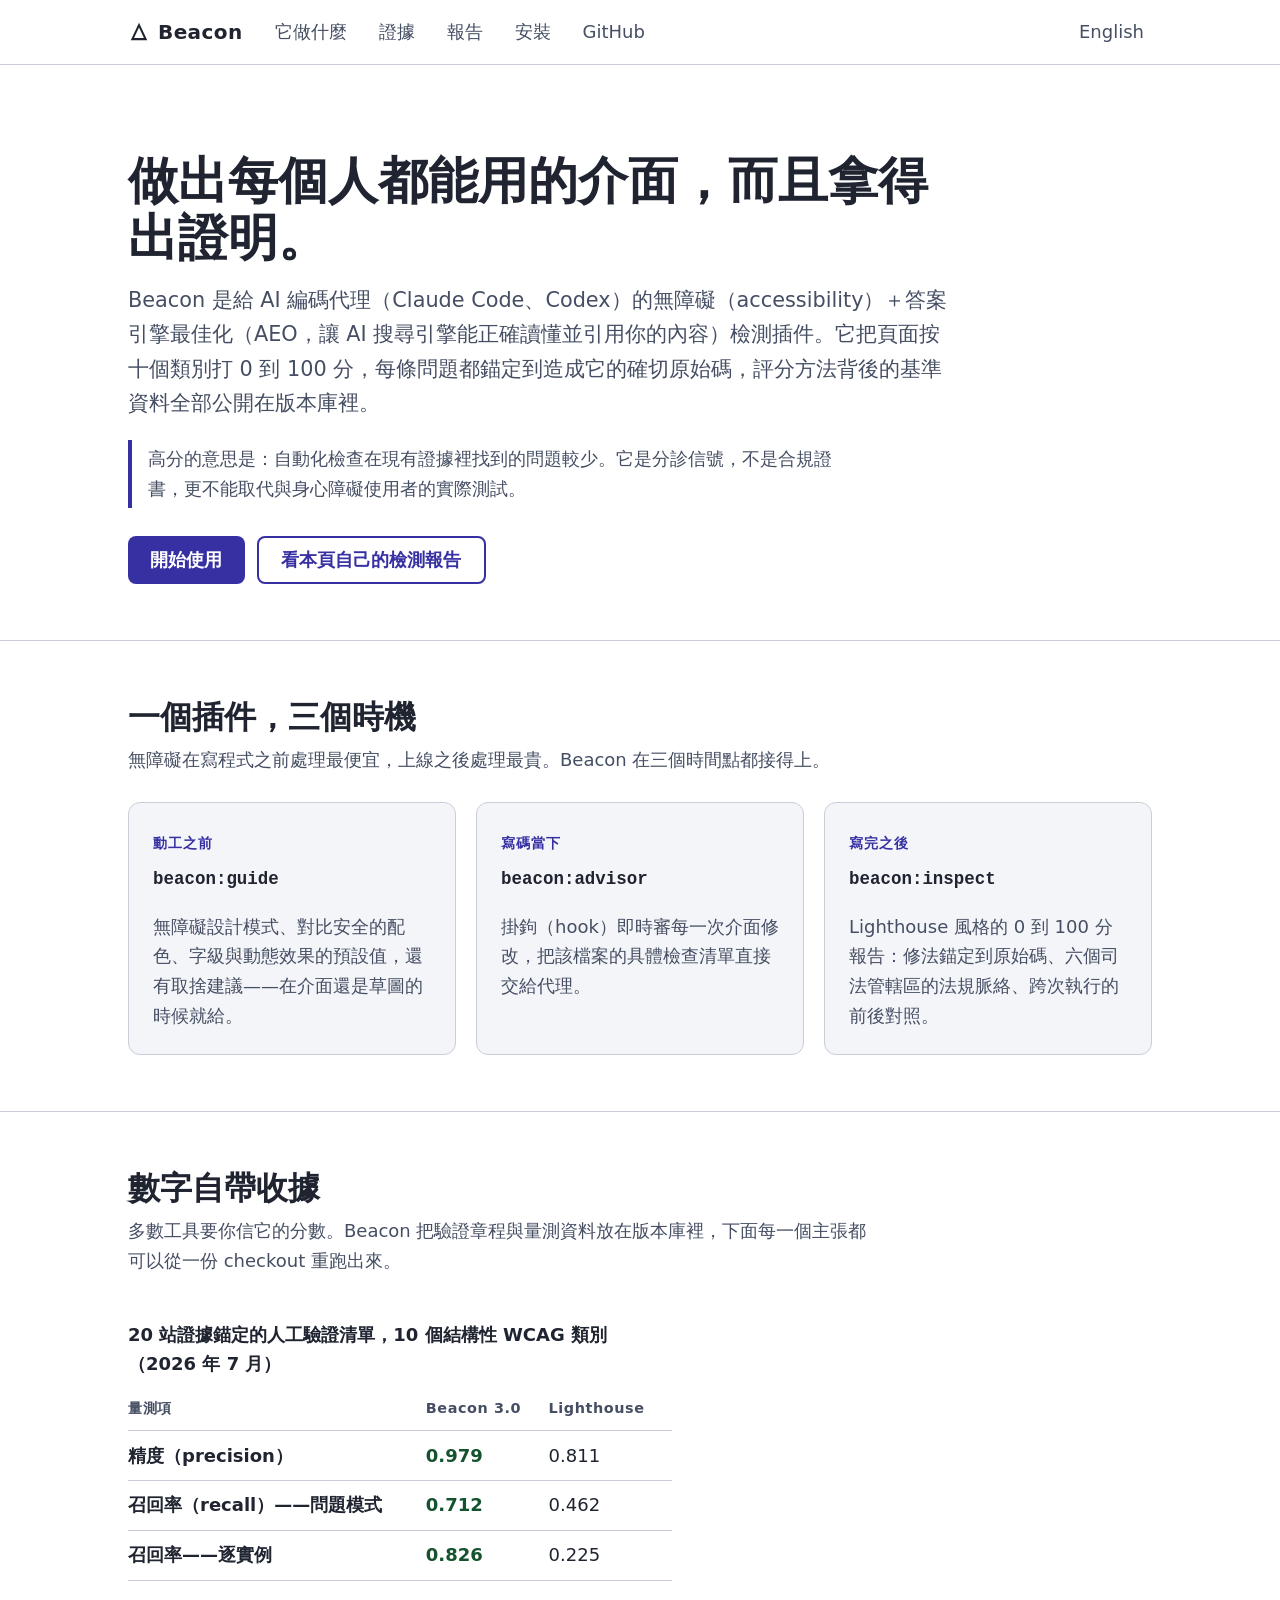
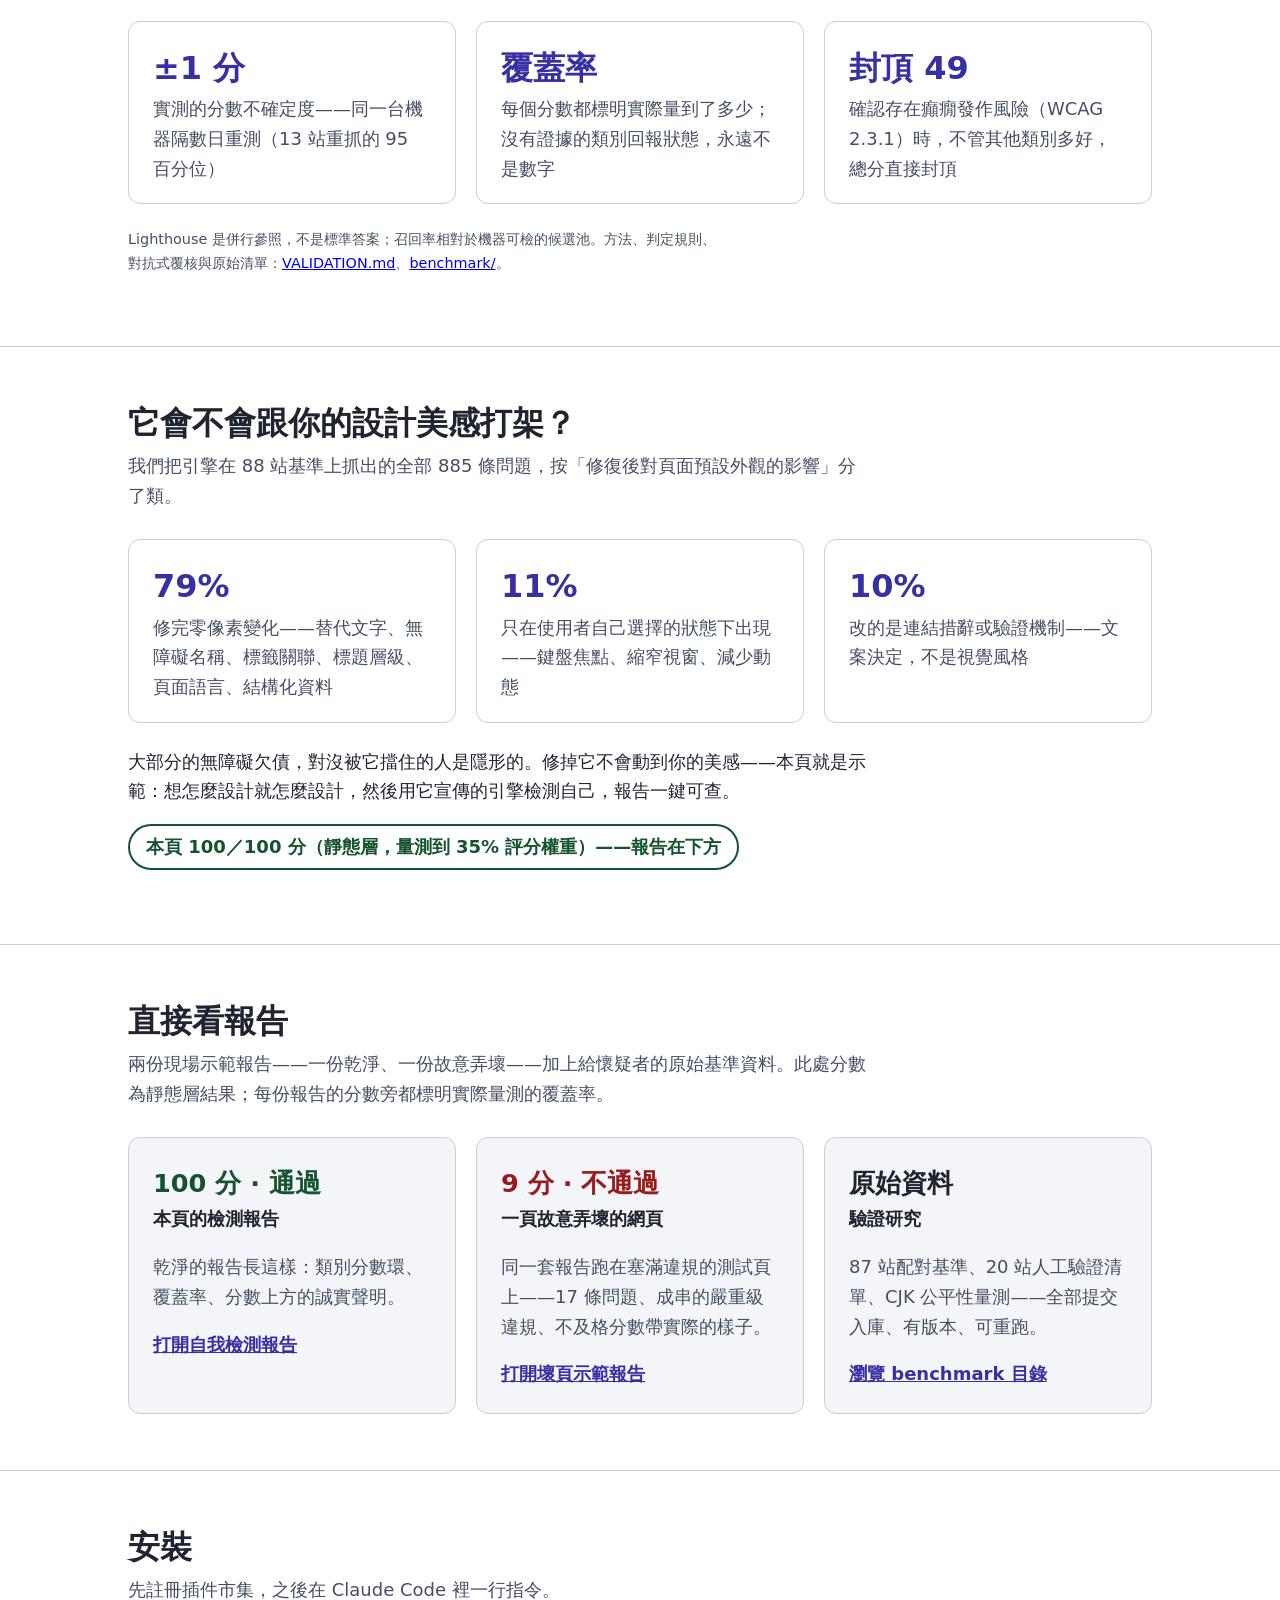
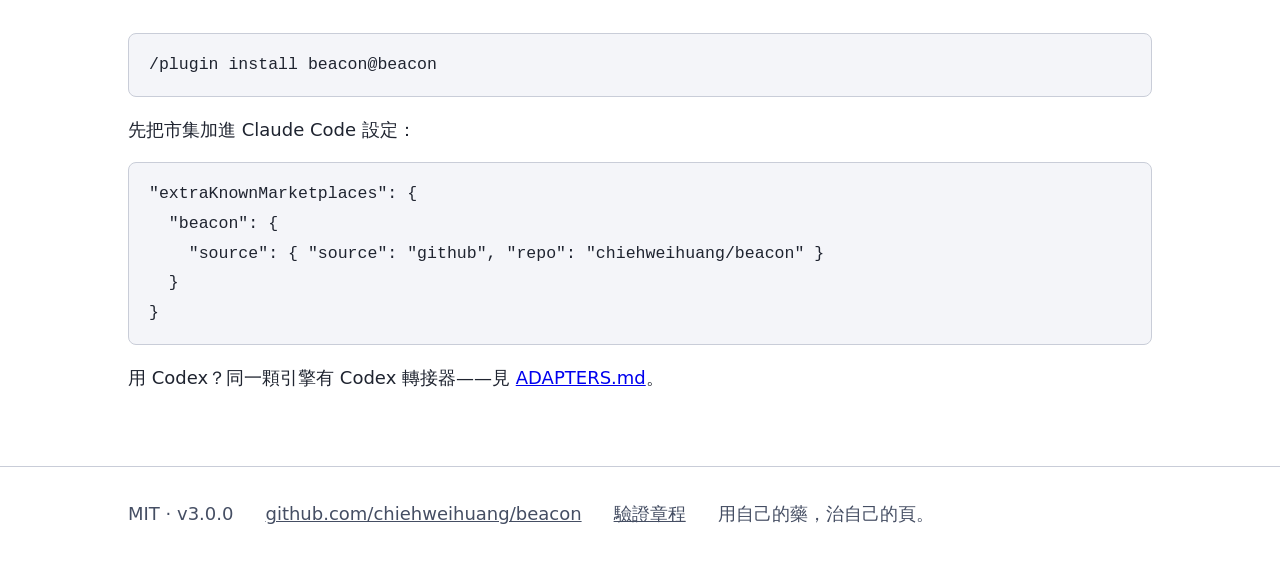
==== docs/zh-Hant.html @ be775fd5 "feat(docs): bilingual landing page + live sample reports (GitHub Pages) docs/index.html (en) + docs/" ====
<!DOCTYPE html>
<html lang="zh-Hant">
<head>
<meta charset="utf-8">
<meta name="viewport" content="width=device-width, initial-scale=1">
<title>Beacon——給 AI 編碼代理的無障礙＋答案引擎檢測</title>
<meta name="description" content="Beacon 是 Claude Code 與 Codex 的檢測插件：依 WCAG 2.2 為網頁無障礙與答案引擎就緒度打分，每條問題都錨定到確切的原始碼，評分背後的驗證資料全部公開。">
<link rel="canonical" href="https://chiehweihuang.github.io/beacon/zh-Hant.html">
<link rel="alternate" hreflang="en" href="https://chiehweihuang.github.io/beacon/">
<link rel="alternate" hreflang="zh-Hant" href="https://chiehweihuang.github.io/beacon/zh-Hant.html">
<link rel="stylesheet" href="style.css">
<script type="application/ld+json">
{
  "@context": "https://schema.org",
  "@type": "SoftwareApplication",
  "name": "Beacon",
  "applicationCategory": "DeveloperApplication",
  "operatingSystem": "Windows, macOS, Linux",
  "softwareVersion": "3.0.0",
  "inLanguage": "zh-Hant",
  "description": "給 AI 編碼代理（Claude Code、Codex）的無障礙（WCAG 2.2）與答案引擎最佳化檢測插件，評分經基準驗證。",
  "license": "https://opensource.org/licenses/MIT",
  "url": "https://chiehweihuang.github.io/beacon/zh-Hant.html",
  "downloadUrl": "https://github.com/chiehweihuang/beacon"
}
</script>
</head>
<body>
<a class="skip-link" href="#main">跳到主要內容</a>

<header class="site">
  <div class="wrap">
    <a class="brand" href="zh-Hant.html">
      <svg width="22" height="22" viewBox="0 0 24 24" aria-hidden="true" focusable="false"><path d="M12 2 3 21h18L12 2Zm0 5.2 5.4 11.3H6.6L12 7.2Z" fill="currentColor"/></svg>
      Beacon
    </a>
    <nav class="site-nav" aria-label="主導覽">
      <ul>
        <li><a href="#commands">它做什麼</a></li>
        <li><a href="#evidence">證據</a></li>
        <li><a href="#reports">報告</a></li>
        <li><a href="#install">安裝</a></li>
        <li><a href="https://github.com/chiehweihuang/beacon">GitHub</a></li>
      </ul>
    </nav>
    <div class="lang-switch">
      <a href="./" lang="en" hreflang="en">English</a>
    </div>
  </div>
</header>

<main id="main">

  <section class="hero" aria-labelledby="hero-h">
    <div class="wrap">
      <h1 id="hero-h">做出每個人都能用的介面，而且拿得出證明。</h1>
      <p class="lede">Beacon 是給 AI 編碼代理（Claude Code、Codex）的無障礙（accessibility）＋答案引擎最佳化（AEO，讓 AI 搜尋引擎能正確讀懂並引用你的內容）檢測插件。它把頁面按十個類別打 0 到 100 分，每條問題都錨定到造成它的確切原始碼，評分方法背後的基準資料全部公開在版本庫裡。</p>
      <p class="honesty">高分的意思是：自動化檢查在現有證據裡找到的問題較少。它是分診信號，不是合規證書，更不能取代與身心障礙使用者的實際測試。</p>
      <div class="cta-row">
        <a class="btn btn-primary" href="#install">開始使用</a>
        <a class="btn btn-ghost" href="reports/landing-self-audit.html">看本頁自己的檢測報告</a>
      </div>
    </div>
  </section>

  <section id="commands" aria-labelledby="commands-h">
    <div class="wrap">
      <h2 id="commands-h">一個插件，三個時機</h2>
      <p class="section-lede">無障礙在寫程式之前處理最便宜，上線之後處理最貴。Beacon 在三個時間點都接得上。</p>
      <div class="cards">
        <div class="card">
          <span class="when">動工之前</span>
          <h3><code>beacon:guide</code></h3>
          <p>無障礙設計模式、對比安全的配色、字級與動態效果的預設值，還有取捨建議——在介面還是草圖的時候就給。</p>
        </div>
        <div class="card">
          <span class="when">寫碼當下</span>
          <h3><code>beacon:advisor</code></h3>
          <p>掛鉤（hook）即時審每一次介面修改，把該檔案的具體檢查清單直接交給代理。</p>
        </div>
        <div class="card">
          <span class="when">寫完之後</span>
          <h3><code>beacon:inspect</code></h3>
          <p>Lighthouse 風格的 0 到 100 分報告：修法錨定到原始碼、六個司法管轄區的法規脈絡、跨次執行的前後對照。</p>
        </div>
      </div>
    </div>
  </section>

  <section id="evidence" aria-labelledby="evidence-h">
    <div class="wrap">
      <h2 id="evidence-h">數字自帶收據</h2>
      <p class="section-lede">多數工具要你信它的分數。Beacon 把驗證章程與量測資料放在版本庫裡，下面每一個主張都可以從一份 checkout 重跑出來。</p>

      <div class="table-wrap" role="region" aria-label="精度與召回率量測" tabindex="0">
        <table>
          <caption>20 站證據錨定的人工驗證清單，10 個結構性 WCAG 類別（2026 年 7 月）</caption>
          <thead>
            <tr>
              <th scope="col">量測項</th>
              <th scope="col">Beacon 3.0</th>
              <th scope="col">Lighthouse</th>
            </tr>
          </thead>
          <tbody>
            <tr>
              <th scope="row">精度（precision）</th>
              <td class="win">0.979</td>
              <td>0.811</td>
            </tr>
            <tr>
              <th scope="row">召回率（recall）——問題模式</th>
              <td class="win">0.712</td>
              <td>0.462</td>
            </tr>
            <tr>
              <th scope="row">召回率——逐實例</th>
              <td class="win">0.826</td>
              <td>0.225</td>
            </tr>
          </tbody>
        </table>
      </div>

      <div class="stats">
        <div class="stat"><span class="n">±1 分</span> <span class="d">實測的分數不確定度——同一台機器隔數日重測（13 站重抓的 95 百分位）</span></div>
        <div class="stat"><span class="n">覆蓋率</span> <span class="d">每個分數都標明實際量到了多少；沒有證據的類別回報狀態，永遠不是數字</span></div>
        <div class="stat"><span class="n">封頂 49</span> <span class="d">確認存在癲癇發作風險（WCAG 2.3.1）時，不管其他類別多好，總分直接封頂</span></div>
      </div>

      <p class="footnote">Lighthouse 是併行參照，不是標準答案；召回率相對於機器可檢的候選池。方法、判定規則、對抗式覆核與原始清單：<a href="https://github.com/chiehweihuang/beacon/blob/master/VALIDATION.md">VALIDATION.md</a>、<a href="https://github.com/chiehweihuang/beacon/tree/master/benchmark">benchmark/</a>。</p>
    </div>
  </section>

  <section id="design" aria-labelledby="design-h">
    <div class="wrap">
      <h2 id="design-h">它會不會跟你的設計美感打架？</h2>
      <p class="section-lede">我們把引擎在 88 站基準上抓出的全部 885 條問題，按「修復後對頁面預設外觀的影響」分了類。</p>
      <div class="stats">
        <div class="stat"><span class="n">79%</span> <span class="d">修完零像素變化——替代文字、無障礙名稱、標籤關聯、標題層級、頁面語言、結構化資料</span></div>
        <div class="stat"><span class="n">11%</span> <span class="d">只在使用者自己選擇的狀態下出現——鍵盤焦點、縮窄視窗、減少動態</span></div>
        <div class="stat"><span class="n">10%</span> <span class="d">改的是連結措辭或驗證機制——文案決定，不是視覺風格</span></div>
      </div>
      <p>大部分的無障礙欠債，對沒被它擋住的人是隱形的。修掉它不會動到你的美感——本頁就是示範：想怎麼設計就怎麼設計，然後用它宣傳的引擎檢測自己，報告一鍵可查。</p>
      <p><span class="badge">本頁 100／100 分（靜態層，量測到 35% 評分權重）——報告在下方</span></p>
    </div>
  </section>

  <section id="reports" aria-labelledby="reports-h">
    <div class="wrap">
      <h2 id="reports-h">直接看報告</h2>
      <p class="section-lede">兩份現場示範報告——一份乾淨、一份故意弄壞——加上給懷疑者的原始基準資料。此處分數為靜態層結果；每份報告的分數旁都標明實際量測的覆蓋率。</p>
      <div class="gallery">
        <div class="shot">
          <span class="score pass">100 分 · 通過</span>
          <h3>本頁的檢測報告</h3>
          <p>乾淨的報告長這樣：類別分數環、覆蓋率、分數上方的誠實聲明。</p>
          <a href="reports/landing-self-audit.html">打開自我檢測報告</a>
        </div>
        <div class="shot">
          <span class="score fail">9 分 · 不通過</span>
          <h3>一頁故意弄壞的網頁</h3>
          <p>同一套報告跑在塞滿違規的測試頁上——17 條問題、成串的嚴重級違規、不及格分數帶實際的樣子。</p>
          <a href="reports/broken-fixture.html">打開壞頁示範報告</a>
        </div>
        <div class="shot">
          <span class="score">原始資料</span>
          <h3>驗證研究</h3>
          <p>87 站配對基準、20 站人工驗證清單、CJK 公平性量測——全部提交入庫、有版本、可重跑。</p>
          <a href="https://github.com/chiehweihuang/beacon/tree/master/benchmark">瀏覽 benchmark 目錄</a>
        </div>
      </div>
    </div>
  </section>

  <section id="install" aria-labelledby="install-h">
    <div class="wrap">
      <h2 id="install-h">安裝</h2>
      <p class="section-lede">先註冊插件市集，之後在 Claude Code 裡一行指令。</p>
<pre><code>/plugin install beacon@beacon</code></pre>
      <p>先把市集加進 Claude Code 設定：</p>
<pre><code>"extraKnownMarketplaces": {
  "beacon": {
    "source": { "source": "github", "repo": "chiehweihuang/beacon" }
  }
}</code></pre>
      <p>用 Codex？同一顆引擎有 Codex 轉接器——見 <a href="https://github.com/chiehweihuang/beacon/blob/master/ADAPTERS.md">ADAPTERS.md</a>。</p>
    </div>
  </section>

</main>

<footer class="site">
  <div class="wrap">
    <span>MIT · v3.0.0</span>
    <a href="https://github.com/chiehweihuang/beacon">github.com/chiehweihuang/beacon</a>
    <a href="https://github.com/chiehweihuang/beacon/blob/master/VALIDATION.md">驗證章程</a>
    <span>用自己的藥，治自己的頁。</span>
  </div>
</footer>

</body>
</html>
---- docs/style.css ----
/* Beacon landing — no framework, no JS, WCAG 2.2 AA by construction.
   Light is the default theme; dark follows the system preference.
   Font stacks are explicit end-to-end (CJK must never fall back to PMingLiU). */

:root {
  --sans: "Segoe UI", system-ui, -apple-system, "Helvetica Neue", Arial,
          "Noto Sans TC", "PingFang TC", "Microsoft JhengHei", sans-serif;
  --mono: "Cascadia Code", Consolas, "SF Mono", Menlo, "Noto Sans Mono",
          "Microsoft JhengHei", monospace;

  --bg: #ffffff;
  --surface: #f4f5f9;
  --text: #1f2430;         /* 14.9:1 on --bg */
  --muted: #454e63;        /* 8.2:1 on --bg */
  --accent: #3730a3;       /* 8.5:1 on --bg */
  --accent-ink: #ffffff;   /* 8.5:1 on --accent */
  --line: #c9cdd8;         /* 3.1:1 borders */
  --good: #14532d;         /* 9.7:1 on --bg */
  --bad: #991b1b;          /* 7.7:1 on --bg */
  --focus: #b45309;
}

@media (prefers-color-scheme: dark) {
  :root {
    --bg: #12141c;
    --surface: #1b1e2a;
    --text: #e7e9f0;       /* 13.9:1 on --bg */
    --muted: #aab2c5;      /* 7.6:1 on --bg */
    --accent: #a5b4fc;     /* 8.6:1 on --bg */
    --accent-ink: #12141c; /* 8.6:1 on --accent */
    --line: #3d4356;
    --good: #86efac;
    --bad: #fca5a5;
    --focus: #fbbf24;
  }
}

/* High-contrast preference: harden the two tokens that sit closest to the
   thresholds, in BOTH themes (Android "Bold text" / forced contrast users). */
@media (prefers-contrast: more) {
  :root { --muted: #2b3242; --line: #6b7280; }
}
@media (prefers-contrast: more) and (prefers-color-scheme: dark) {
  :root { --muted: #d3d8e4; --line: #8a92a6; }
}

* { box-sizing: border-box; }

html { -webkit-text-size-adjust: 100%; }

body {
  margin: 0;
  font-family: var(--sans);
  font-size: clamp(1rem, 0.94rem + 0.3vw, 1.125rem);
  line-height: 1.65;
  color: var(--text);
  background: var(--bg);
}

/* ---- focus: visible, never removed ---- */
:focus-visible {
  outline: 3px solid var(--focus);
  outline-offset: 3px;
  border-radius: 2px;
}

@media (prefers-reduced-motion: reduce) {
  *, *::before, *::after {
    animation-duration: 0.01ms !important;
    animation-iteration-count: 1 !important;
    transition-duration: 0.01ms !important;
    scroll-behavior: auto !important;
  }
}

.skip-link {
  position: absolute;
  left: -999px;
  top: 0;
  background: var(--accent);
  color: var(--accent-ink);
  padding: 0.75rem 1.25rem;
  z-index: 10;
  font-weight: 600;
}
.skip-link:focus {
  left: 0.5rem;
  top: 0.5rem;
}

.wrap {
  max-width: 68rem;
  margin: 0 auto;
  padding: 0 clamp(1rem, 4vw, 2rem);
}

/* ---- header ---- */
header.site {
  border-bottom: 1px solid var(--line);
}
header.site .wrap {
  display: flex;
  flex-wrap: wrap;
  align-items: center;
  gap: 0.5rem 1.5rem;
  min-height: 4rem;
  padding-top: 0.5rem;
  padding-bottom: 0.5rem;
}
.brand {
  font-weight: 700;
  font-size: 1.25rem;
  letter-spacing: 0.02em;
  color: var(--text);
  text-decoration: none;
  display: inline-flex;
  align-items: center;
  gap: 0.5rem;
  min-height: 44px;
}
.brand svg { flex: none; }
nav.site-nav ul {
  list-style: none;
  display: flex;
  flex-wrap: wrap;
  gap: 0.25rem 1rem;
  margin: 0;
  padding: 0;
}
nav.site-nav a,
.lang-switch a {
  display: inline-flex;
  align-items: center;
  min-height: 44px;
  padding: 0 0.5rem;
  color: var(--muted);
  text-decoration: none;
  font-weight: 500;
}
nav.site-nav a:hover, .lang-switch a:hover { color: var(--text); text-decoration: underline; }
.lang-switch { margin-left: auto; }

/* ---- hero ---- */
.hero { padding: clamp(3rem, 8vw, 5.5rem) 0 clamp(2rem, 5vw, 3.5rem); }
.hero h1 {
  font-size: clamp(1.9rem, 1.4rem + 2.6vw, 3.1rem);
  line-height: 1.15;
  margin: 0 0 1rem;
  max-width: 24ch;
}
.hero .lede {
  font-size: clamp(1.1rem, 1rem + 0.5vw, 1.3rem);
  color: var(--muted);
  max-width: 62ch;
  margin: 0 0 1rem;
}
.hero .honesty {
  max-width: 62ch;
  border-left: 4px solid var(--accent);
  padding: 0.25rem 0 0.25rem 1rem;
  color: var(--muted);
  margin: 1.25rem 0 1.75rem;
}
.cta-row { display: flex; flex-wrap: wrap; gap: 0.75rem; }
.btn {
  display: inline-flex;
  align-items: center;
  min-height: 48px;
  padding: 0 1.4rem;
  border-radius: 8px;
  font-weight: 600;
  text-decoration: none;
}
.btn-primary { background: var(--accent); color: var(--accent-ink); }
.btn-primary:hover { filter: brightness(1.12); }
.btn-ghost { border: 2px solid var(--accent); color: var(--accent); }
.btn-ghost:hover { background: var(--surface); }

/* ---- sections ---- */
section { padding: clamp(2rem, 5vw, 3.5rem) 0; }
section + section { border-top: 1px solid var(--line); }
h2 {
  font-size: clamp(1.4rem, 1.2rem + 1vw, 2rem);
  line-height: 1.25;
  margin: 0 0 0.5rem;
}
.section-lede { color: var(--muted); max-width: 65ch; margin: 0 0 1.75rem; }
h3 { font-size: 1.15rem; margin: 0 0 0.5rem; }
p { max-width: 65ch; }

.cards {
  display: grid;
  grid-template-columns: repeat(auto-fit, minmax(min(16rem, 100%), 1fr));
  gap: 1.25rem;
}
.card {
  background: var(--surface);
  border: 1px solid var(--line);
  border-radius: 12px;
  padding: 1.5rem;
}
.card .when {
  font-size: 0.85rem;
  font-weight: 700;
  letter-spacing: 0.08em;
  text-transform: uppercase;
  color: var(--accent);
}
.card h3 { margin-top: 0.35rem; }
.card code { font-size: 0.95em; }
.card p { color: var(--muted); margin-bottom: 0; }

/* ---- tables ---- */
.table-wrap { overflow-x: auto; }
table {
  border-collapse: collapse;
  min-width: 34rem;
  margin: 1rem 0;
}
caption {
  text-align: left;
  font-weight: 600;
  padding-bottom: 0.5rem;
}
th, td {
  text-align: left;
  padding: 0.6rem 1rem 0.6rem 0;
  border-bottom: 1px solid var(--line);
}
th[scope="col"] { font-size: 0.9rem; letter-spacing: 0.04em; color: var(--muted); }
td.win { color: var(--good); font-weight: 700; }

.footnote { font-size: 0.9rem; color: var(--muted); max-width: 65ch; }

/* ---- stats ---- */
.stats {
  display: grid;
  grid-template-columns: repeat(auto-fit, minmax(min(14rem, 100%), 1fr));
  gap: 1.25rem;
  margin: 1.5rem 0;
}
.stat {
  border: 1px solid var(--line);
  border-radius: 12px;
  padding: 1.25rem 1.5rem;
}
.stat .n {
  display: block;
  font-size: 2rem;
  font-weight: 700;
  color: var(--accent);
}
.stat .d { color: var(--muted); }

.badge {
  display: inline-flex;
  align-items: center;
  gap: 0.5rem;
  border: 2px solid var(--good);
  color: var(--good);
  border-radius: 999px;
  padding: 0.4rem 1rem;
  font-weight: 700;
}

/* ---- gallery ---- */
.gallery { display: grid; grid-template-columns: repeat(auto-fit, minmax(min(18rem, 100%), 1fr)); gap: 1.25rem; }
.shot {
  border: 1px solid var(--line);
  border-radius: 12px;
  padding: 1.5rem;
  background: var(--surface);
}
.shot .score { font-size: 1.6rem; font-weight: 700; }
.shot .score.pass { color: var(--good); }
.shot .score.fail { color: var(--bad); }
.shot p { color: var(--muted); }
.shot a { color: var(--accent); font-weight: 600; }

/* ---- code ---- */
pre {
  background: var(--surface);
  border: 1px solid var(--line);
  border-radius: 8px;
  padding: 1rem 1.25rem;
  overflow-x: auto;
}
code { font-family: var(--mono); font-size: 0.92em; }

/* ---- footer ---- */
footer.site {
  border-top: 1px solid var(--line);
  padding: 2rem 0 3rem;
  color: var(--muted);
}
footer.site .wrap { display: flex; flex-wrap: wrap; gap: 0.5rem 2rem; align-items: center; }
footer.site a { color: var(--muted); }
footer.site a:hover { color: var(--text); }
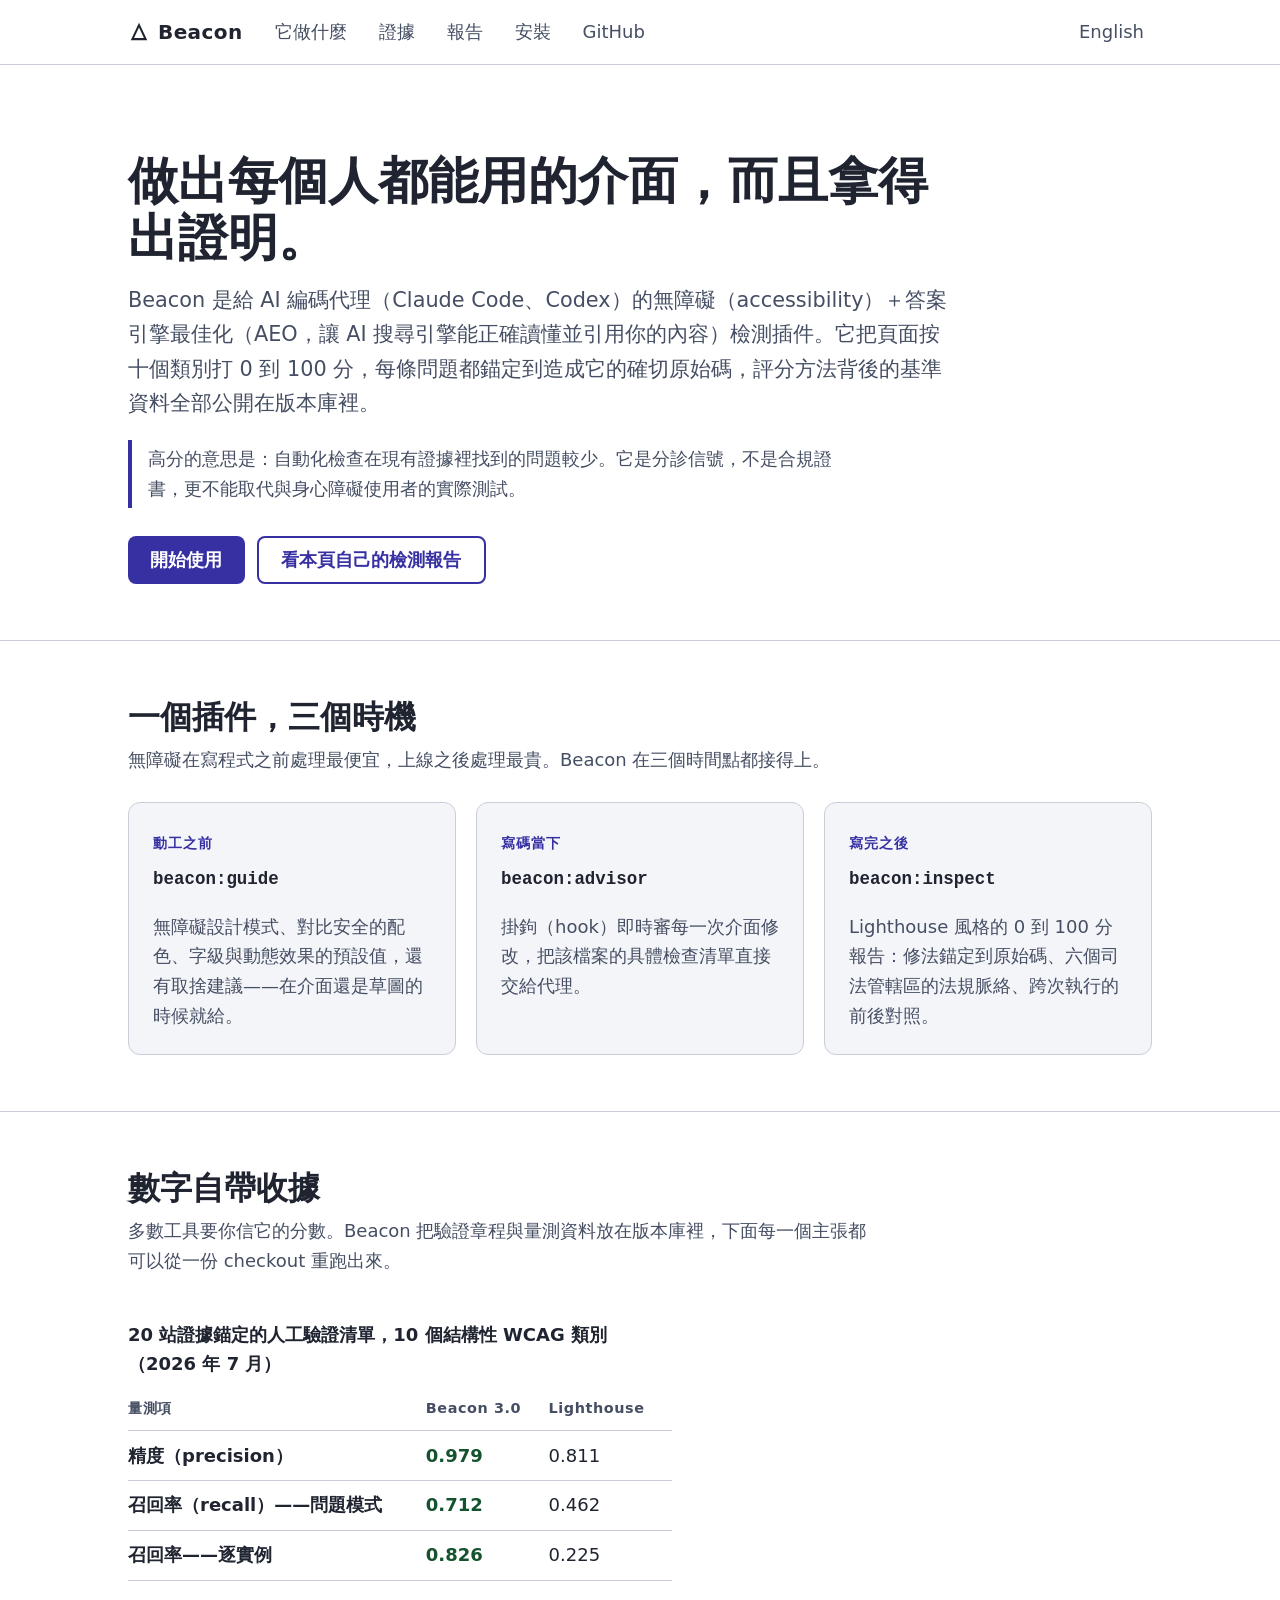
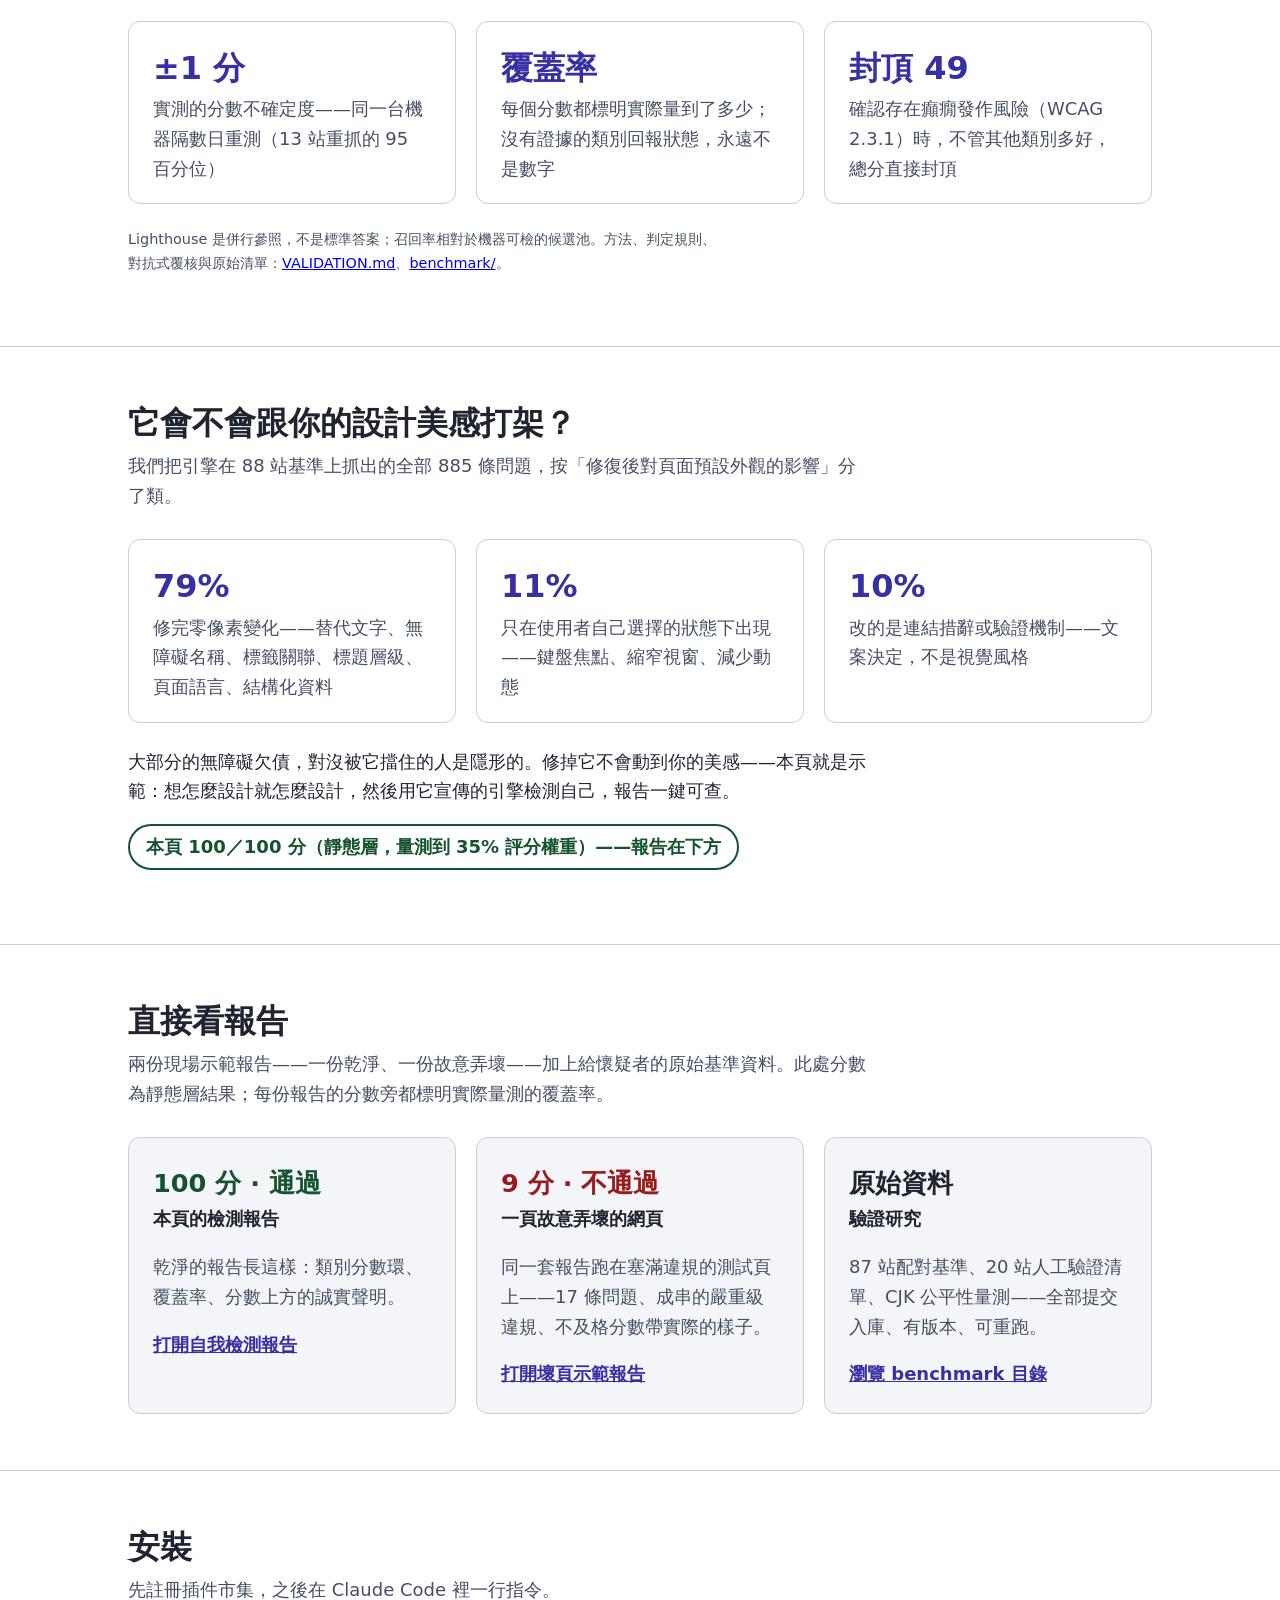
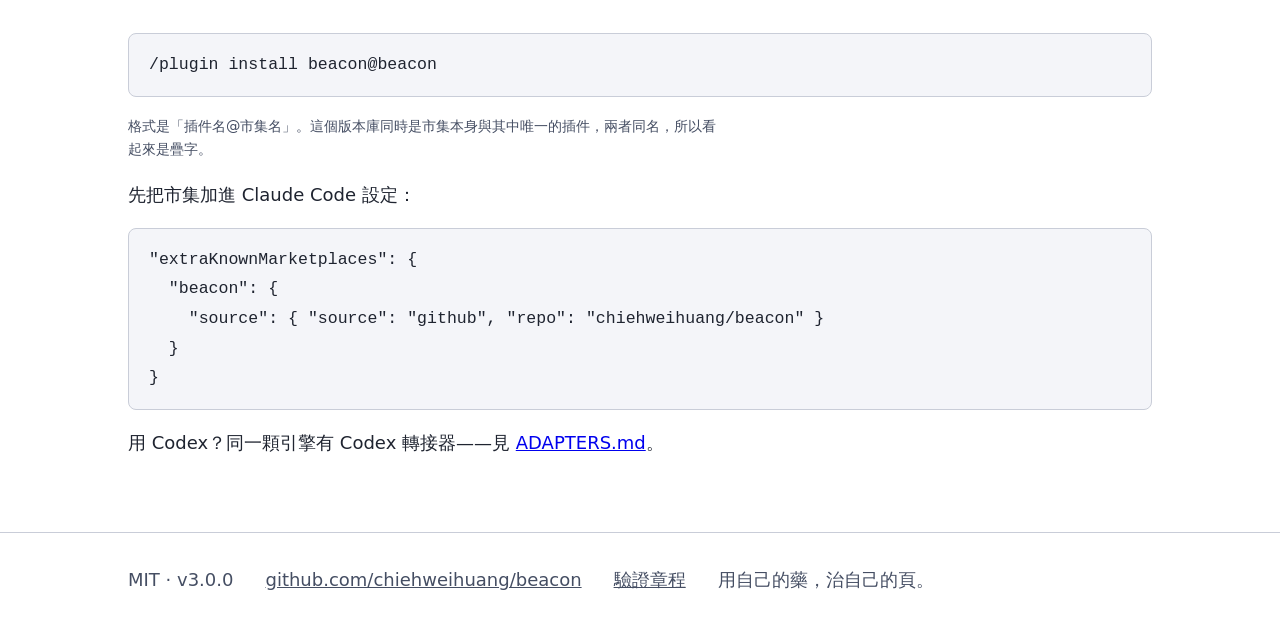
==== commit eccce995: "docs: explain the plugin@marketplace format next to the install command beacon@beacon reads as a stu" ====
--- a/docs/zh-Hant.html
+++ b/docs/zh-Hant.html
@@ -178,6 +178,7 @@
       <h2 id="install-h">安裝</h2>
       <p class="section-lede">先註冊插件市集，之後在 Claude Code 裡一行指令。</p>
 <pre><code>/plugin install beacon@beacon</code></pre>
+      <p class="footnote">格式是「插件名@市集名」。這個版本庫同時是市集本身與其中唯一的插件，兩者同名，所以看起來是疊字。</p>
       <p>先把市集加進 Claude Code 設定：</p>
 <pre><code>"extraKnownMarketplaces": {
   "beacon": {
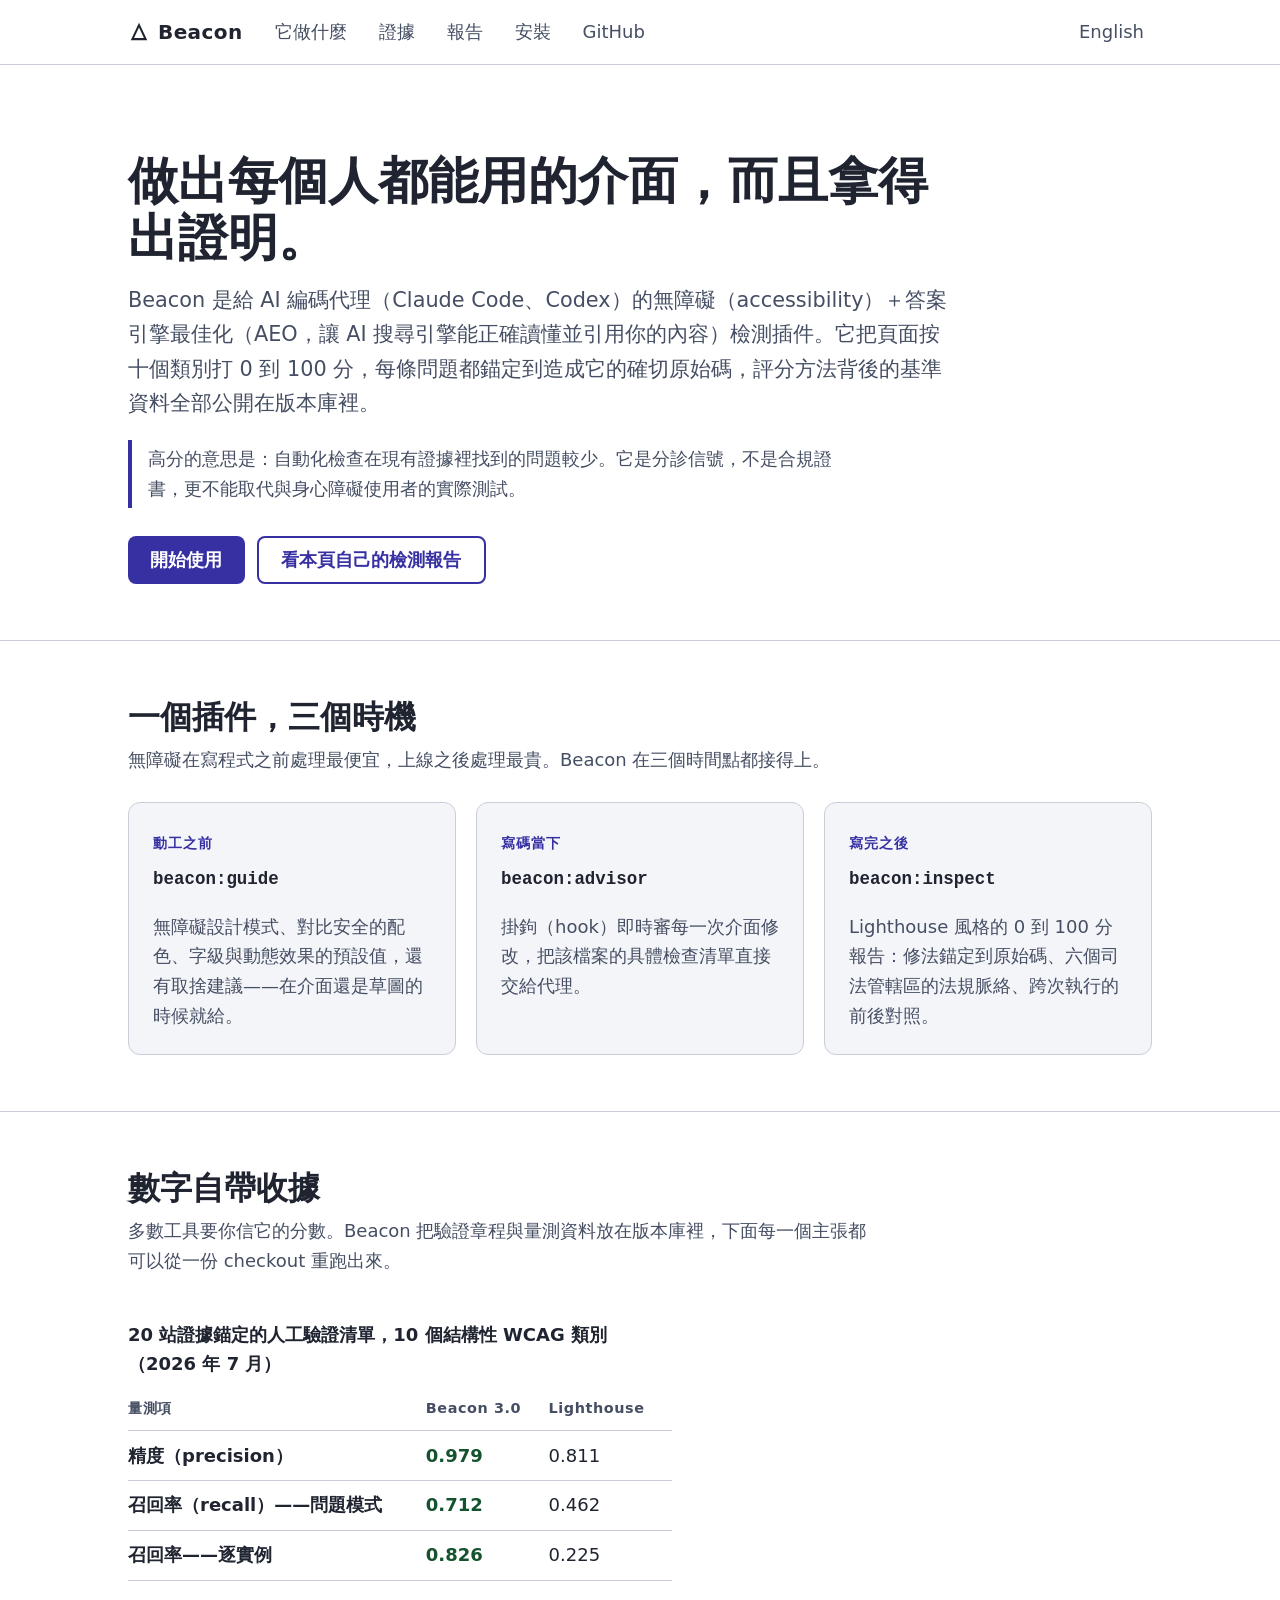
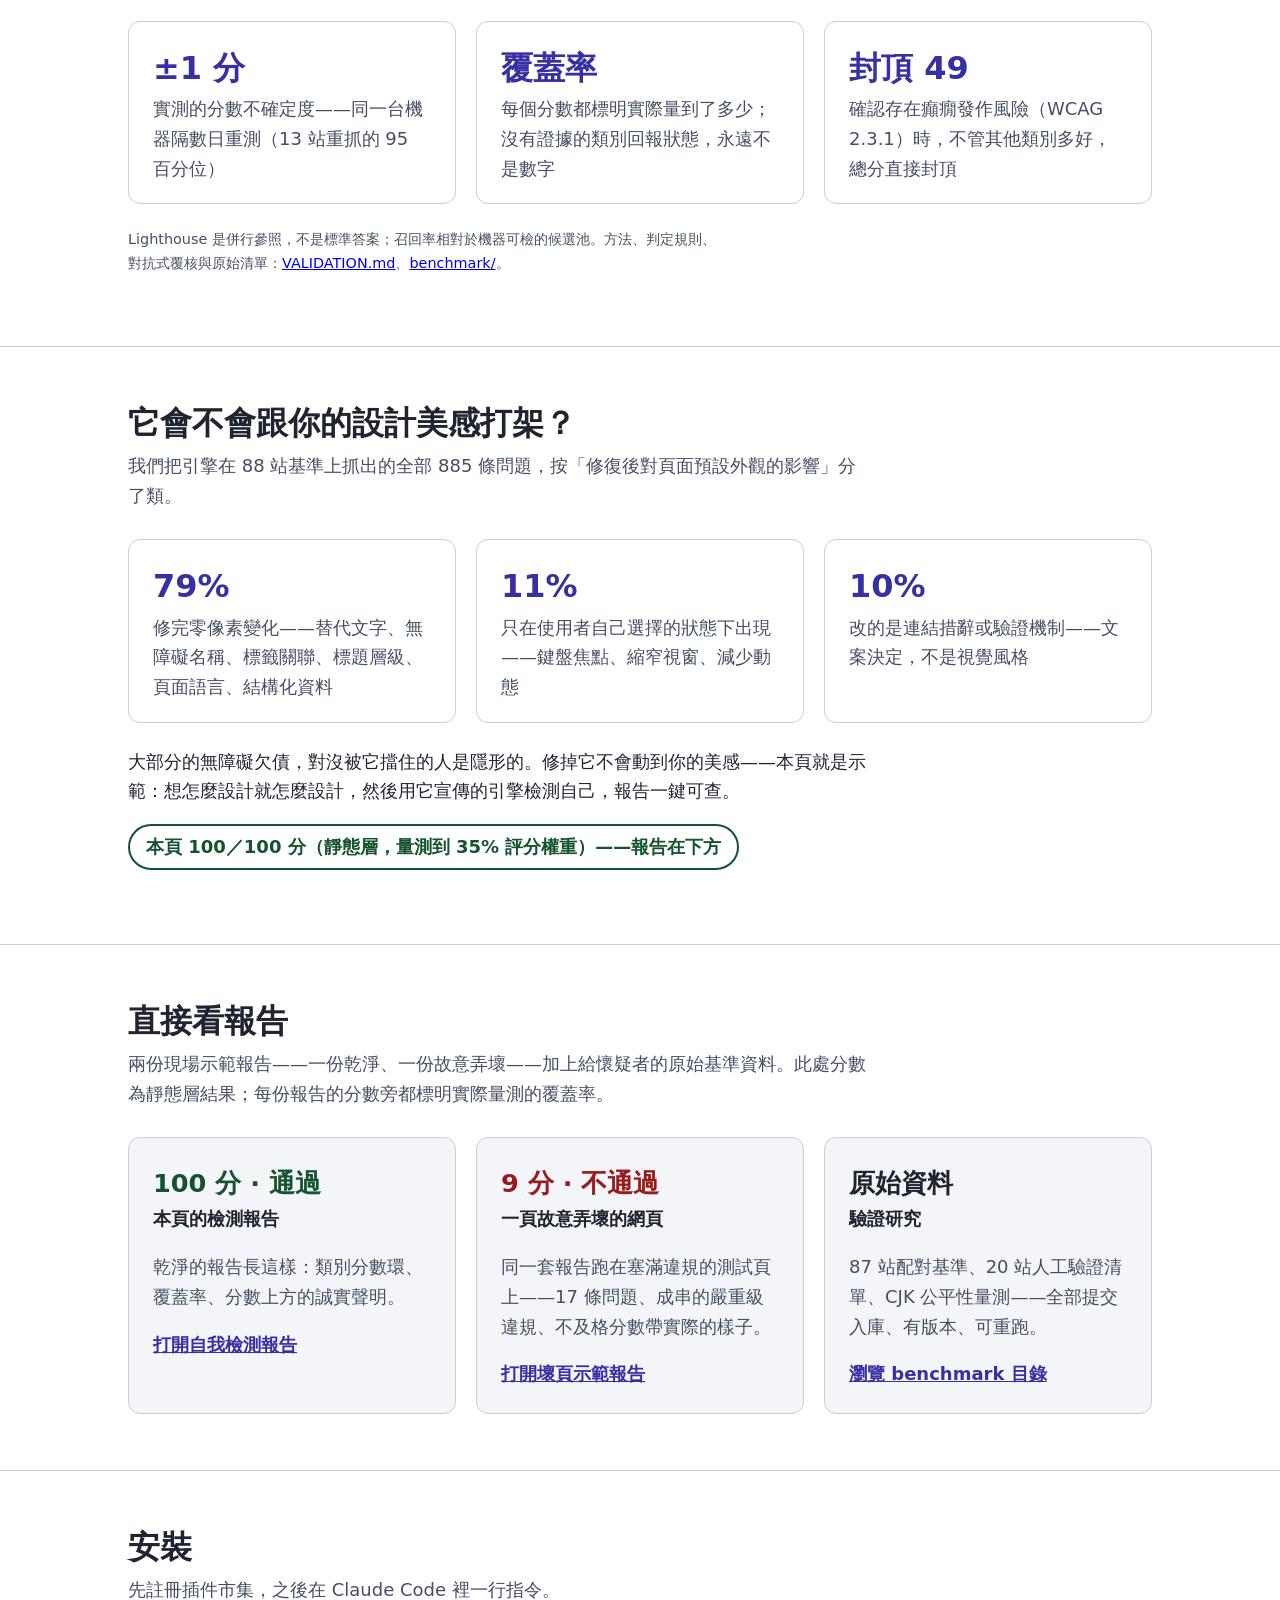
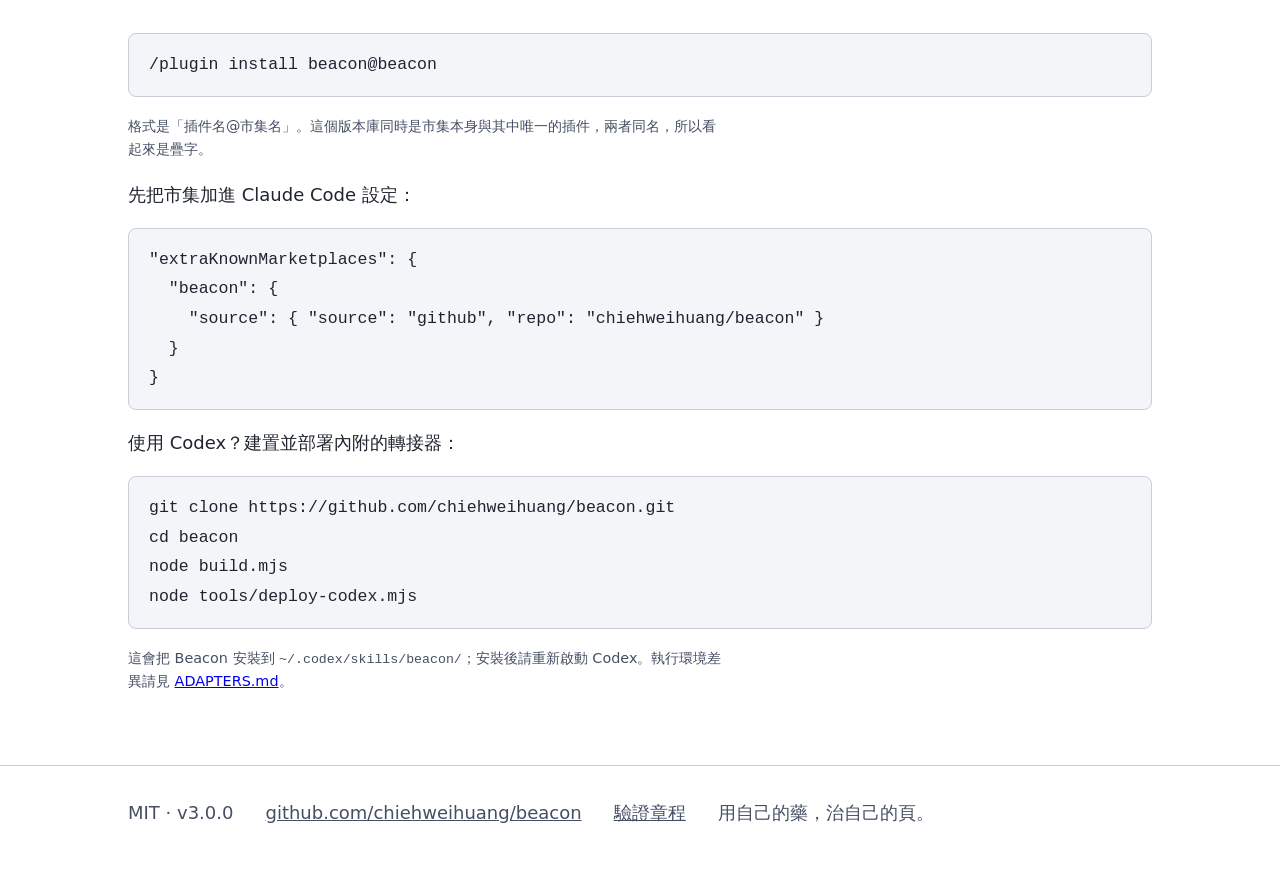
==== commit d05ccdc7: "feat(detectors): aria-heading outline (engine @8) + report category disclosure — validated Engine @8" ====
--- a/docs/zh-Hant.html
+++ b/docs/zh-Hant.html
@@ -185,7 +185,12 @@
     "source": { "source": "github", "repo": "chiehweihuang/beacon" }
   }
 }</code></pre>
-      <p>用 Codex？同一顆引擎有 Codex 轉接器——見 <a href="https://github.com/chiehweihuang/beacon/blob/master/ADAPTERS.md">ADAPTERS.md</a>。</p>
+      <p>使用 Codex？建置並部署內附的轉接器：</p>
+<pre><code>git clone https://github.com/chiehweihuang/beacon.git
+cd beacon
+node build.mjs
+node tools/deploy-codex.mjs</code></pre>
+      <p class="footnote">這會把 Beacon 安裝到 <code>~/.codex/skills/beacon/</code>；安裝後請重新啟動 Codex。執行環境差異請見 <a href="https://github.com/chiehweihuang/beacon/blob/master/ADAPTERS.md">ADAPTERS.md</a>。</p>
     </div>
   </section>
 
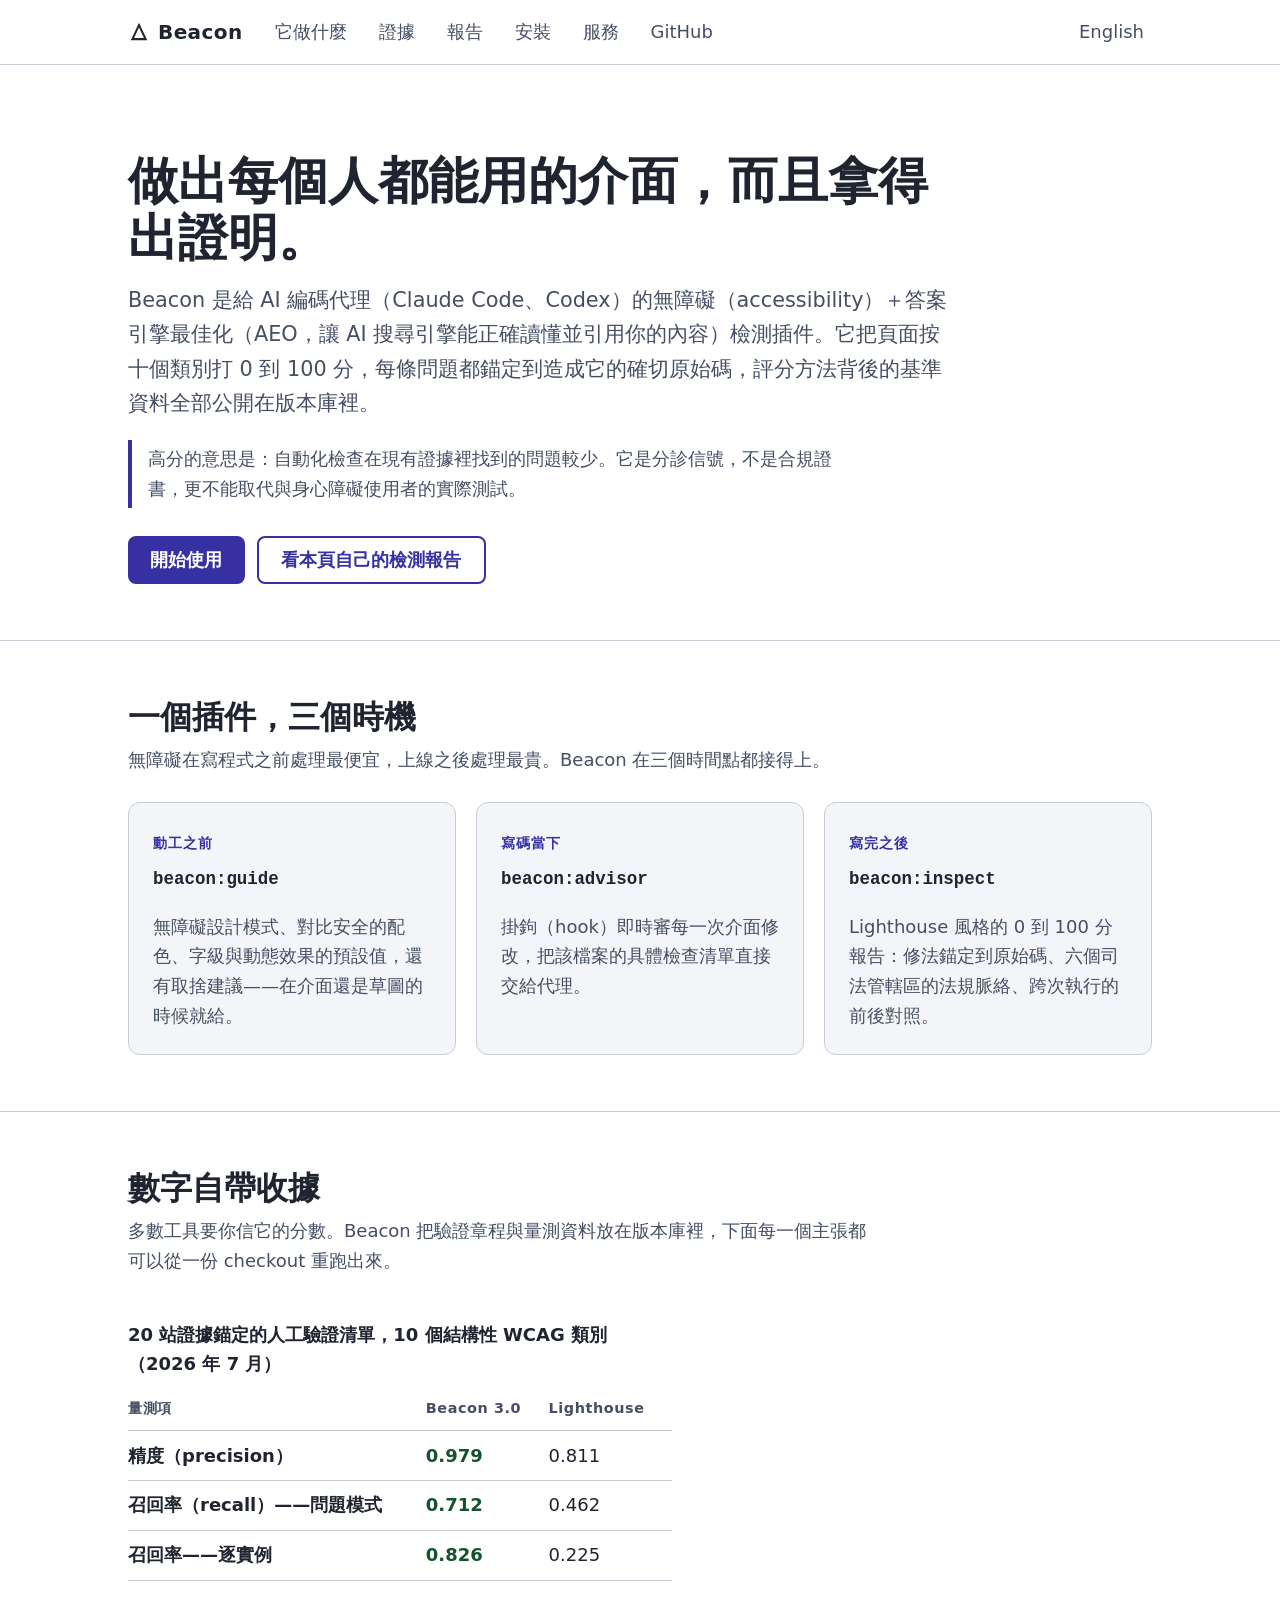
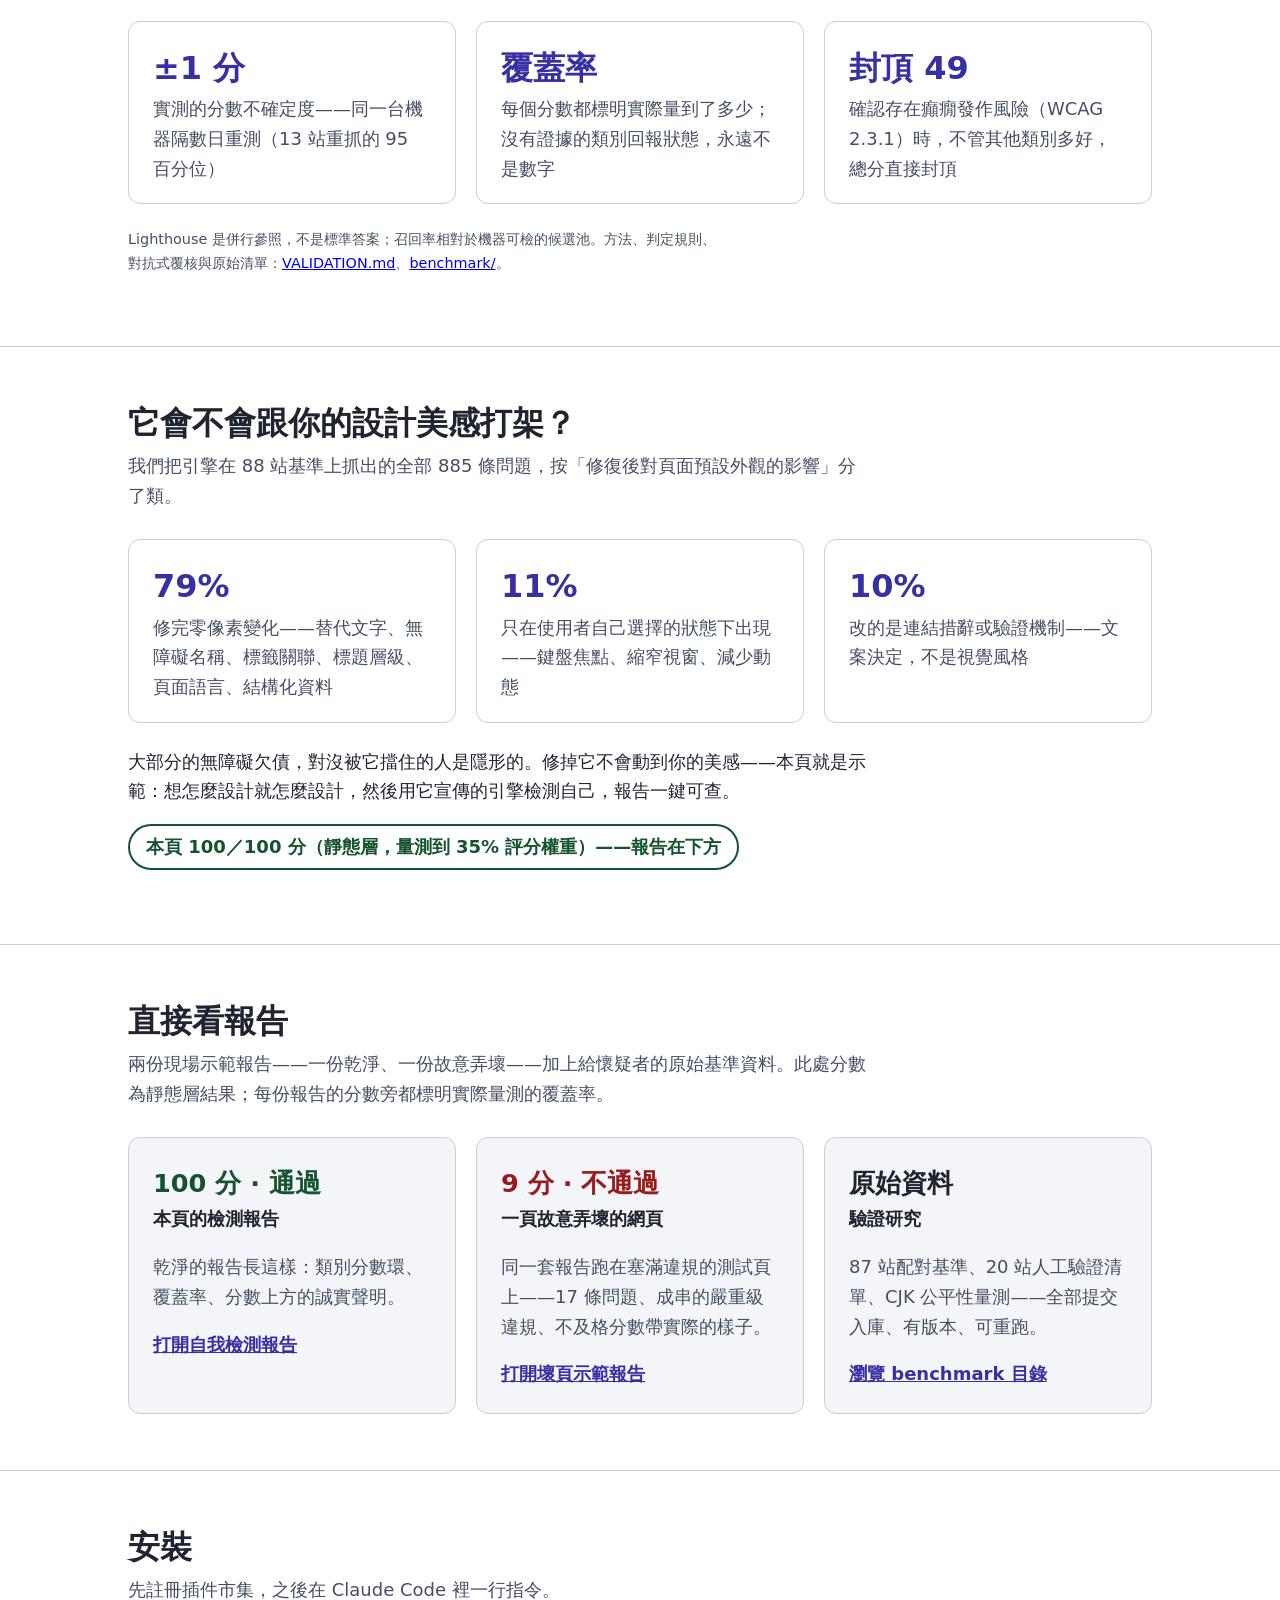
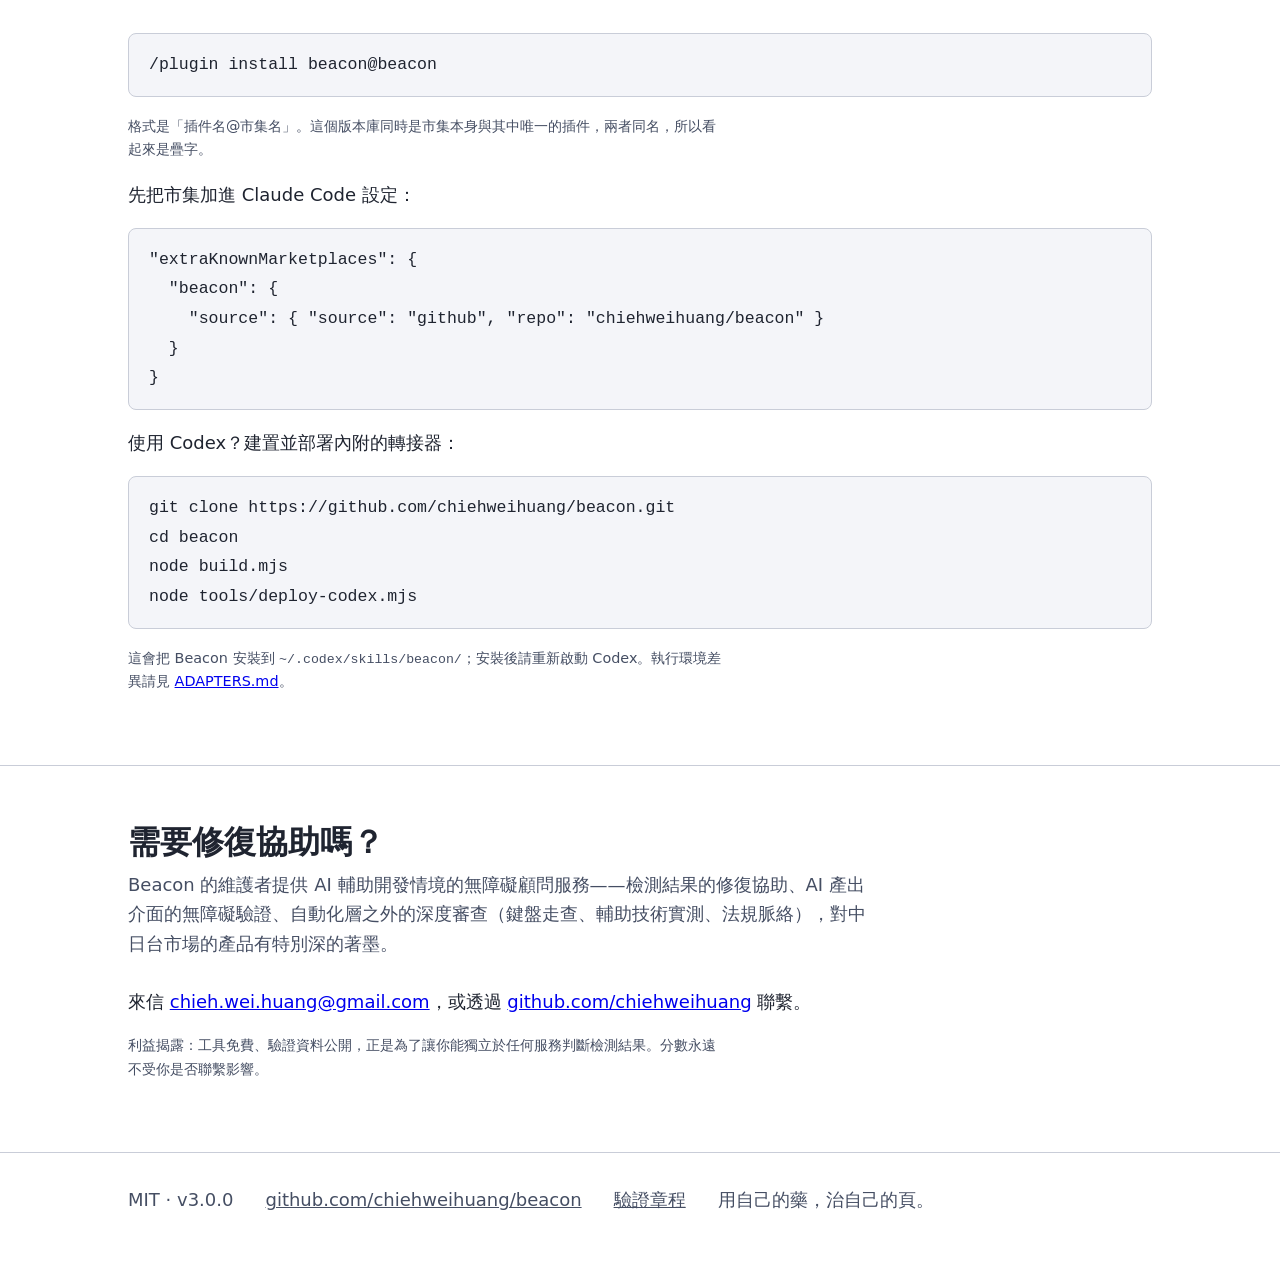
==== commit 4563930c: "feat(services): consulting entry points — report footer, landing #services, README One quiet, static" ====
--- a/docs/zh-Hant.html
+++ b/docs/zh-Hant.html
@@ -40,6 +40,7 @@
         <li><a href="#evidence">證據</a></li>
         <li><a href="#reports">報告</a></li>
         <li><a href="#install">安裝</a></li>
+        <li><a href="#services">服務</a></li>
         <li><a href="https://github.com/chiehweihuang/beacon">GitHub</a></li>
       </ul>
     </nav>
@@ -194,6 +195,15 @@
     </div>
   </section>
 
+  <section id="services" aria-labelledby="services-h">
+    <div class="wrap">
+      <h2 id="services-h">需要修復協助嗎？</h2>
+      <p class="section-lede">Beacon 的維護者提供 AI 輔助開發情境的無障礙顧問服務——檢測結果的修復協助、AI 產出介面的無障礙驗證、自動化層之外的深度審查（鍵盤走查、輔助技術實測、法規脈絡），對中日台市場的產品有特別深的著墨。</p>
+      <p>來信 <a href="mailto:chieh.wei.huang@gmail.com">chieh.wei.huang@gmail.com</a>，或透過 <a href="https://github.com/chiehweihuang">github.com/chiehweihuang</a> 聯繫。</p>
+      <p class="footnote">利益揭露：工具免費、驗證資料公開，正是為了讓你能獨立於任何服務判斷檢測結果。分數永遠不受你是否聯繫影響。</p>
+    </div>
+  </section>
+
 </main>
 
 <footer class="site">
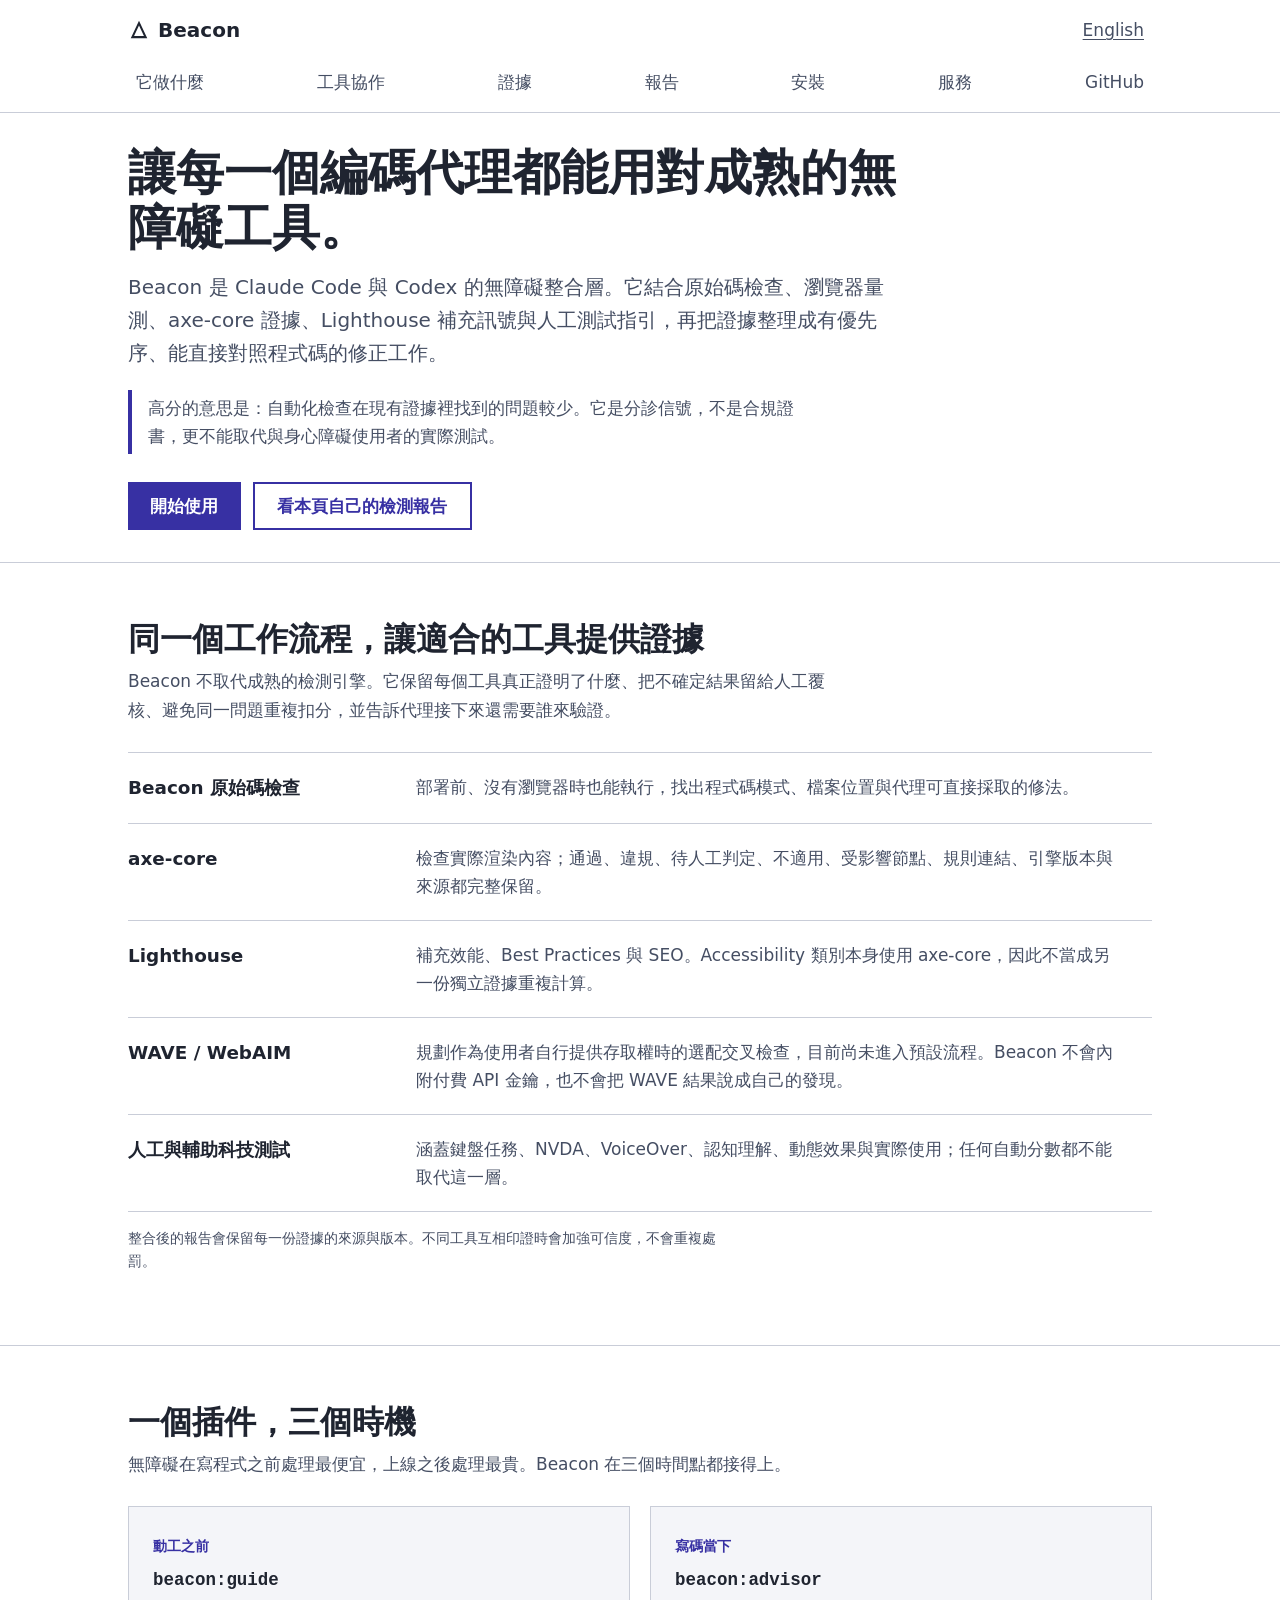
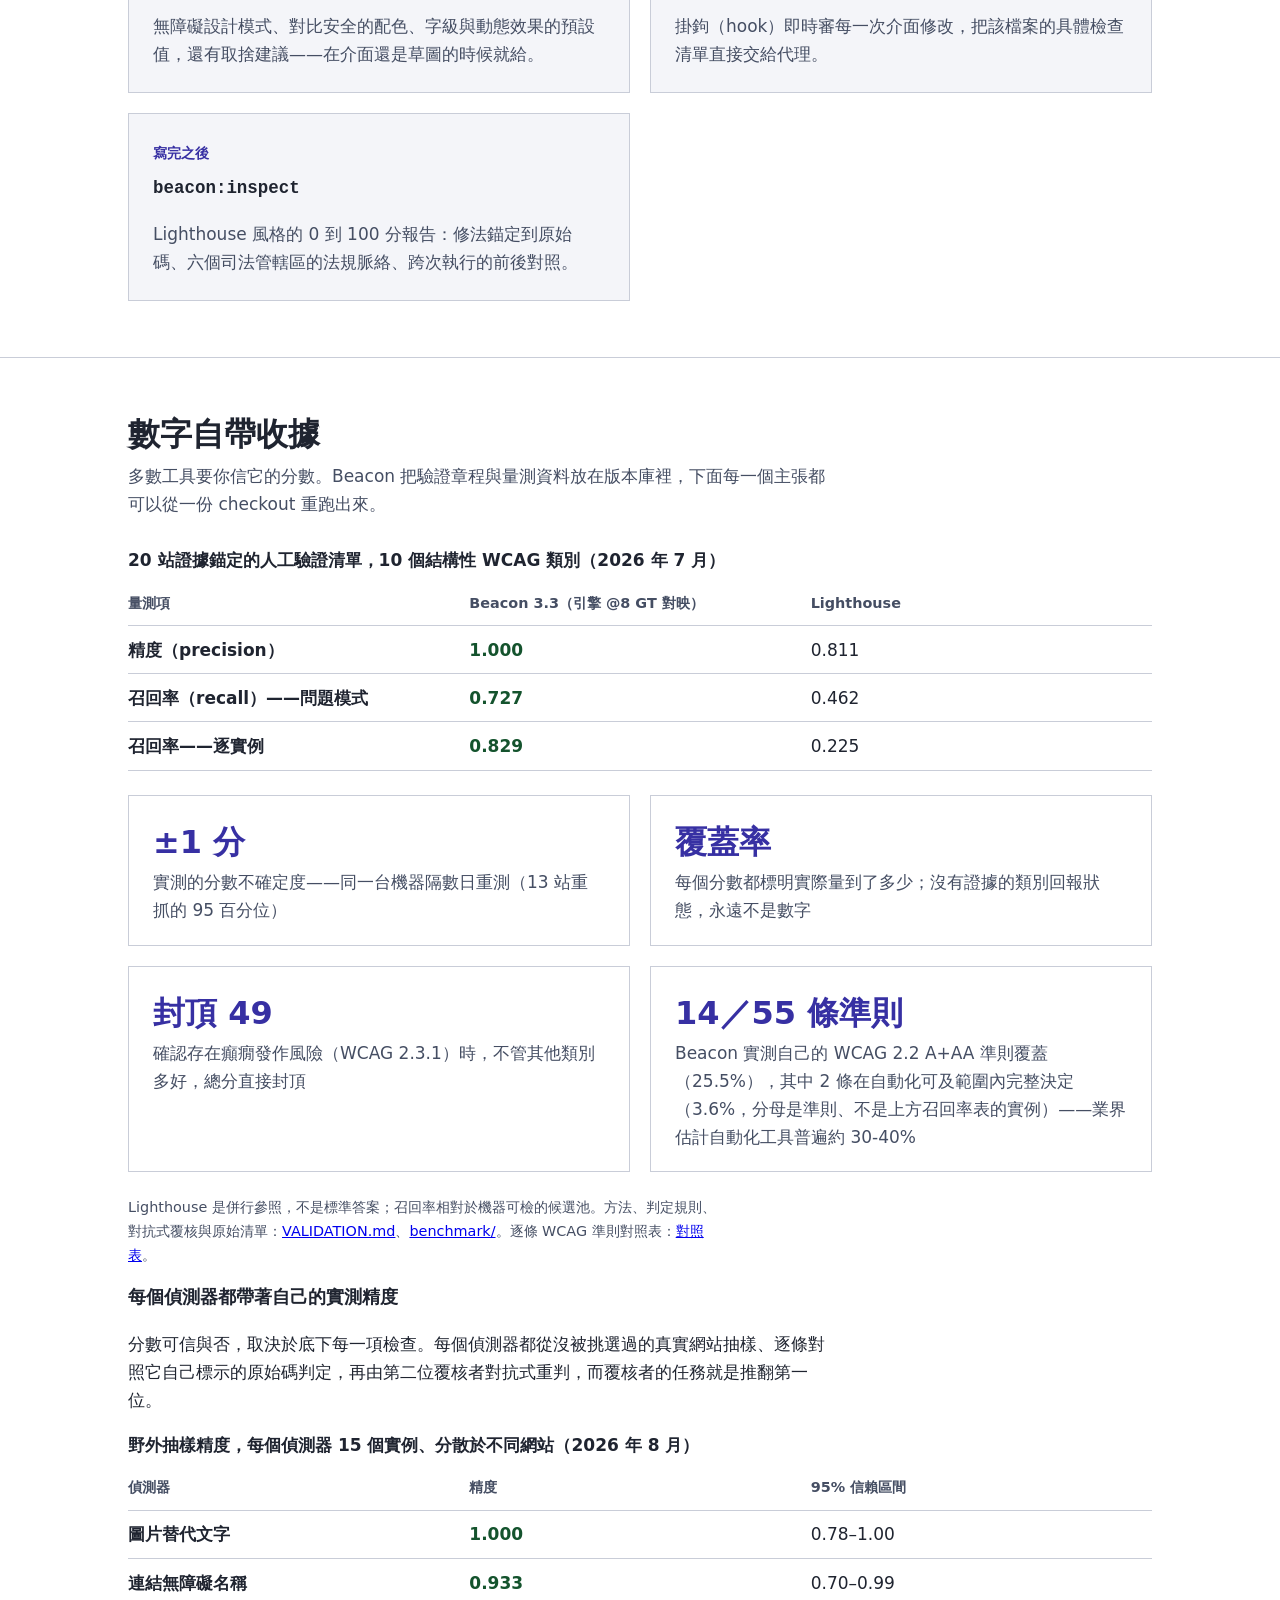
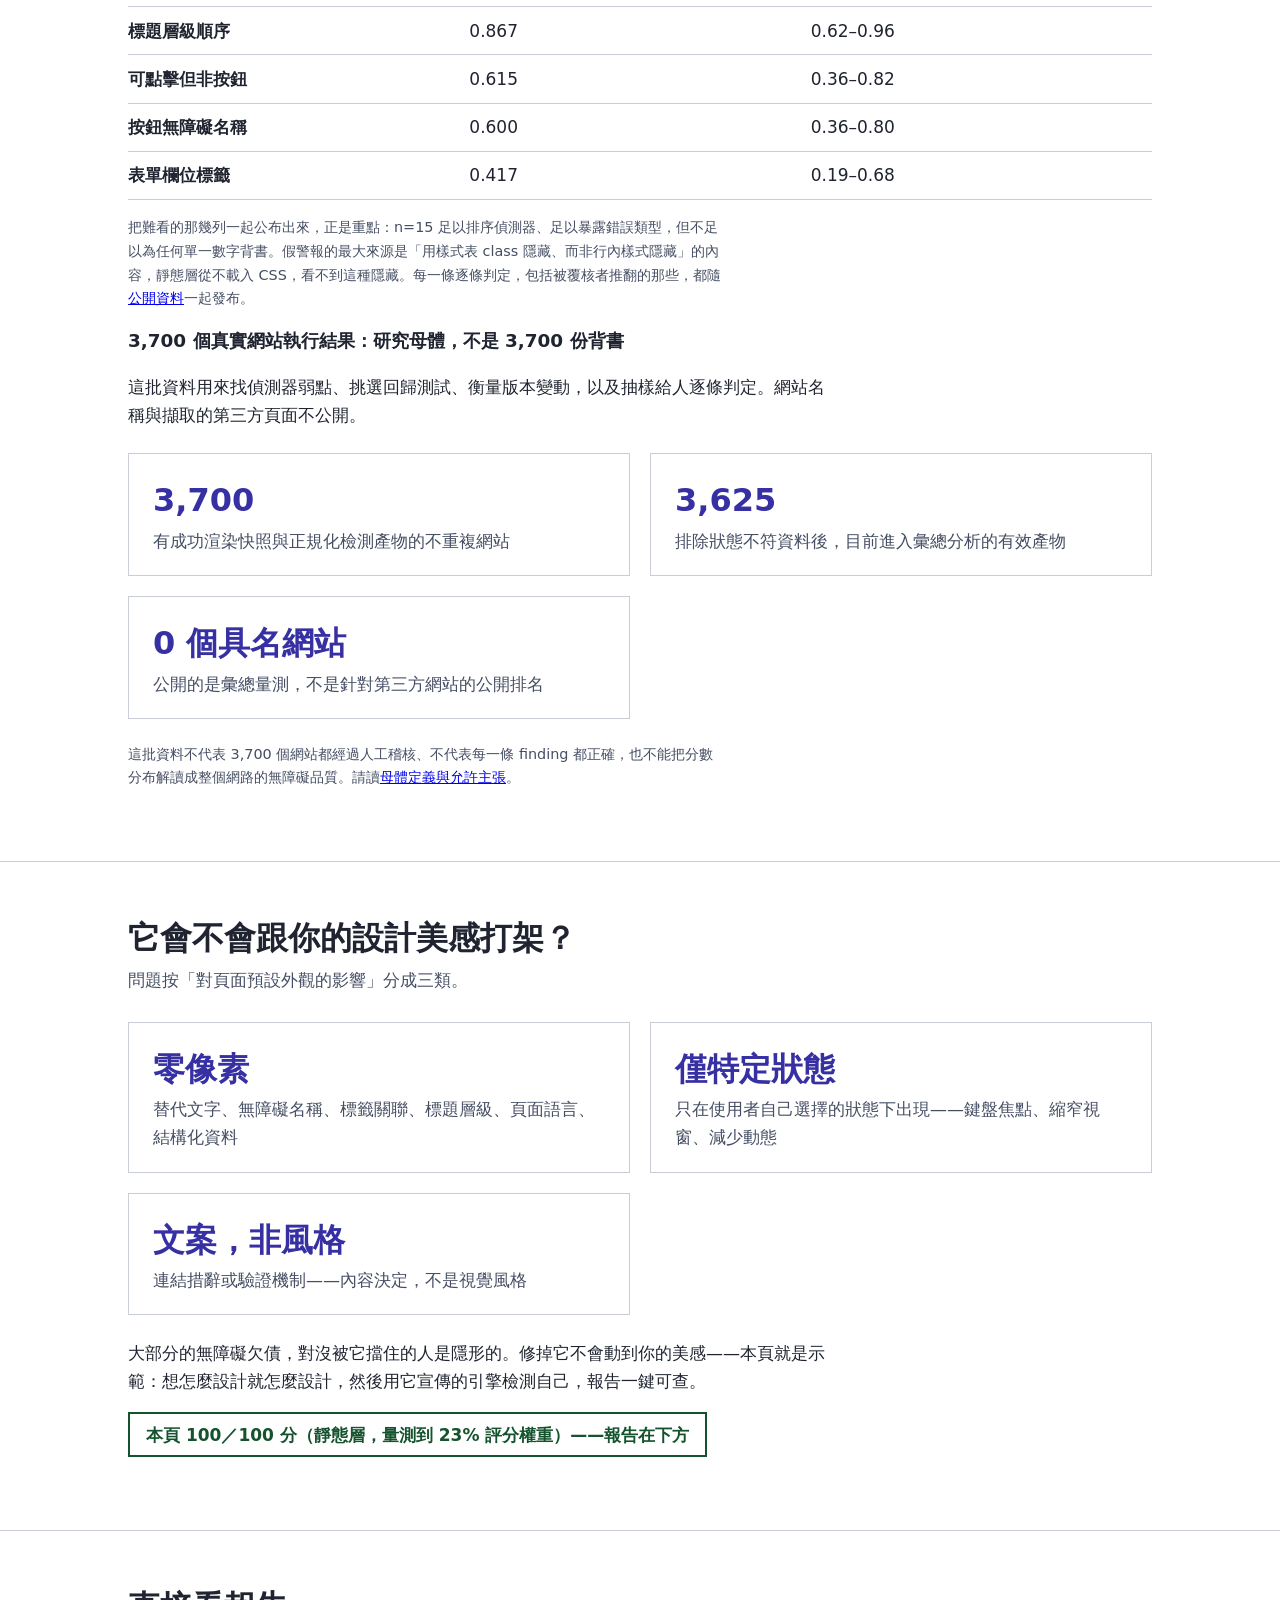
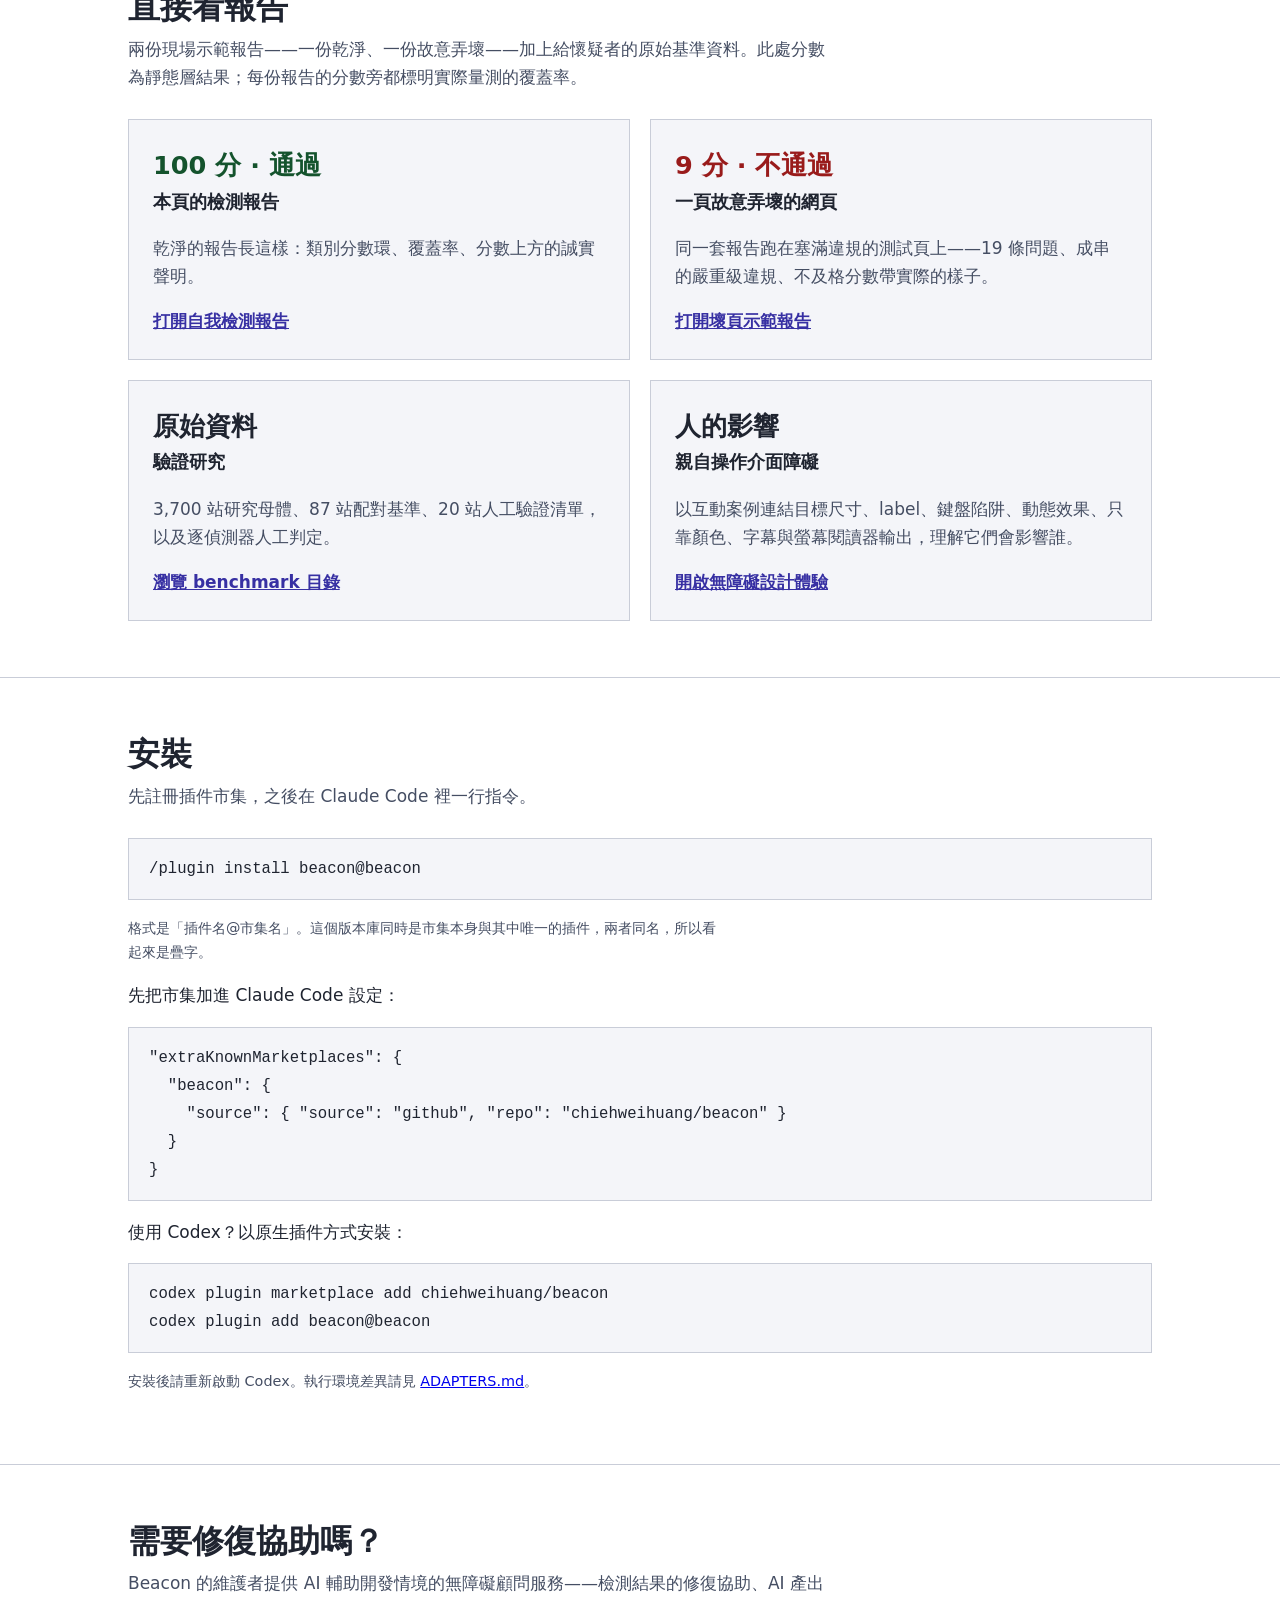
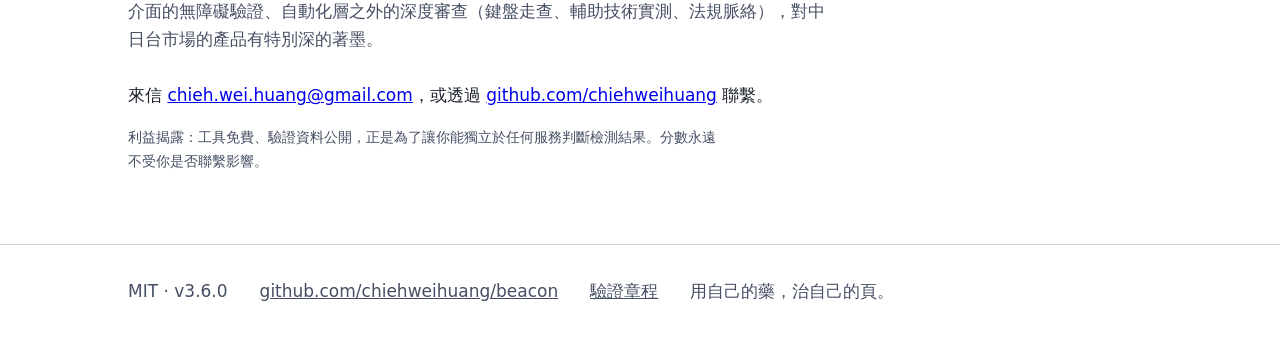
==== commit 0620219f: "Align bilingual site navigation with content-sized spacing" ====
--- a/docs/zh-Hant.html
+++ b/docs/zh-Hant.html
@@ -3,8 +3,8 @@
 <head>
 <meta charset="utf-8">
 <meta name="viewport" content="width=device-width, initial-scale=1">
-<title>Beacon——給 AI 編碼代理的無障礙＋答案引擎檢測</title>
-<meta name="description" content="Beacon 是 Claude Code 與 Codex 的檢測插件：依 WCAG 2.2 為網頁無障礙與答案引擎就緒度打分，每條問題都錨定到確切的原始碼，評分背後的驗證資料全部公開。">
+<title>Beacon——給 AI 編碼代理的無障礙整合層</title>
+<meta name="description" content="Beacon 協助 Claude Code 與 Codex 整合原始碼檢查、axe-core、Lighthouse、瀏覽器證據與人工測試，轉成可執行的無障礙改善。">
 <link rel="canonical" href="https://chiehweihuang.github.io/beacon/zh-Hant.html">
 <link rel="alternate" hreflang="en" href="https://chiehweihuang.github.io/beacon/">
 <link rel="alternate" hreflang="zh-Hant" href="https://chiehweihuang.github.io/beacon/zh-Hant.html">
@@ -16,9 +16,9 @@
   "name": "Beacon",
   "applicationCategory": "DeveloperApplication",
   "operatingSystem": "Windows, macOS, Linux",
-  "softwareVersion": "3.0.0",
+  "softwareVersion": "3.6.0",
   "inLanguage": "zh-Hant",
-  "description": "給 AI 編碼代理（Claude Code、Codex）的無障礙（WCAG 2.2）與答案引擎最佳化檢測插件，評分經基準驗證。",
+  "description": "給 AI 編碼代理的無障礙整合層，結合原始碼檢查、瀏覽器證據、成熟檢測工具與人工覆核。",
   "license": "https://opensource.org/licenses/MIT",
   "url": "https://chiehweihuang.github.io/beacon/zh-Hant.html",
   "downloadUrl": "https://github.com/chiehweihuang/beacon"
@@ -34,9 +34,13 @@
       <svg width="22" height="22" viewBox="0 0 24 24" aria-hidden="true" focusable="false"><path d="M12 2 3 21h18L12 2Zm0 5.2 5.4 11.3H6.6L12 7.2Z" fill="currentColor"/></svg>
       Beacon
     </a>
+    <div class="lang-switch">
+      <a href="./" lang="en" hreflang="en">English</a>
+    </div>
     <nav class="site-nav" aria-label="主導覽">
       <ul>
         <li><a href="#commands">它做什麼</a></li>
+        <li><a href="#toolchain">工具協作</a></li>
         <li><a href="#evidence">證據</a></li>
         <li><a href="#reports">報告</a></li>
         <li><a href="#install">安裝</a></li>
@@ -44,9 +48,6 @@
         <li><a href="https://github.com/chiehweihuang/beacon">GitHub</a></li>
       </ul>
     </nav>
-    <div class="lang-switch">
-      <a href="./" lang="en" hreflang="en">English</a>
-    </div>
   </div>
 </header>
 
@@ -54,13 +55,28 @@
 
   <section class="hero" aria-labelledby="hero-h">
     <div class="wrap">
-      <h1 id="hero-h">做出每個人都能用的介面，而且拿得出證明。</h1>
-      <p class="lede">Beacon 是給 AI 編碼代理（Claude Code、Codex）的無障礙（accessibility）＋答案引擎最佳化（AEO，讓 AI 搜尋引擎能正確讀懂並引用你的內容）檢測插件。它把頁面按十個類別打 0 到 100 分，每條問題都錨定到造成它的確切原始碼，評分方法背後的基準資料全部公開在版本庫裡。</p>
+      <h1 id="hero-h">讓每一個編碼代理都能用對成熟的無障礙工具。</h1>
+      <p class="lede">Beacon 是 Claude Code 與 Codex 的無障礙整合層。它結合原始碼檢查、瀏覽器量測、axe-core 證據、Lighthouse 補充訊號與人工測試指引，再把證據整理成有優先序、能直接對照程式碼的修正工作。</p>
       <p class="honesty">高分的意思是：自動化檢查在現有證據裡找到的問題較少。它是分診信號，不是合規證書，更不能取代與身心障礙使用者的實際測試。</p>
       <div class="cta-row">
         <a class="btn btn-primary" href="#install">開始使用</a>
         <a class="btn btn-ghost" href="reports/landing-self-audit.html">看本頁自己的檢測報告</a>
       </div>
+    </div>
+  </section>
+
+  <section id="toolchain" aria-labelledby="toolchain-h">
+    <div class="wrap">
+      <h2 id="toolchain-h">同一個工作流程，讓適合的工具提供證據</h2>
+      <p class="section-lede">Beacon 不取代成熟的檢測引擎。它保留每個工具真正證明了什麼、把不確定結果留給人工覆核、避免同一問題重複扣分，並告訴代理接下來還需要誰來驗證。</p>
+      <div class="tool-grid">
+        <div class="tool-row"><h3>Beacon 原始碼檢查</h3><p>部署前、沒有瀏覽器時也能執行，找出程式碼模式、檔案位置與代理可直接採取的修法。</p></div>
+        <div class="tool-row"><h3>axe-core</h3><p>檢查實際渲染內容；通過、違規、待人工判定、不適用、受影響節點、規則連結、引擎版本與來源都完整保留。</p></div>
+        <div class="tool-row"><h3>Lighthouse</h3><p>補充效能、Best Practices 與 SEO。Accessibility 類別本身使用 axe-core，因此不當成另一份獨立證據重複計算。</p></div>
+        <div class="tool-row"><h3>WAVE / WebAIM</h3><p>規劃作為使用者自行提供存取權時的選配交叉檢查，目前尚未進入預設流程。Beacon 不會內附付費 API 金鑰，也不會把 WAVE 結果說成自己的發現。</p></div>
+        <div class="tool-row"><h3>人工與輔助科技測試</h3><p>涵蓋鍵盤任務、NVDA、VoiceOver、認知理解、動態效果與實際使用；任何自動分數都不能取代這一層。</p></div>
+      </div>
+      <p class="footnote">整合後的報告會保留每一份證據的來源與版本。不同工具互相印證時會加強可信度，不會重複處罰。</p>
     </div>
   </section>
 
@@ -99,24 +115,24 @@
           <thead>
             <tr>
               <th scope="col">量測項</th>
-              <th scope="col">Beacon 3.0</th>
+              <th scope="col">Beacon 3.3（引擎 @8 GT 對映）</th>
               <th scope="col">Lighthouse</th>
             </tr>
           </thead>
           <tbody>
             <tr>
               <th scope="row">精度（precision）</th>
-              <td class="win">0.979</td>
+              <td class="win">1.000</td>
               <td>0.811</td>
             </tr>
             <tr>
               <th scope="row">召回率（recall）——問題模式</th>
-              <td class="win">0.712</td>
+              <td class="win">0.727</td>
               <td>0.462</td>
             </tr>
             <tr>
               <th scope="row">召回率——逐實例</th>
-              <td class="win">0.826</td>
+              <td class="win">0.829</td>
               <td>0.225</td>
             </tr>
           </tbody>
@@ -127,23 +143,59 @@
         <div class="stat"><span class="n">±1 分</span> <span class="d">實測的分數不確定度——同一台機器隔數日重測（13 站重抓的 95 百分位）</span></div>
         <div class="stat"><span class="n">覆蓋率</span> <span class="d">每個分數都標明實際量到了多少；沒有證據的類別回報狀態，永遠不是數字</span></div>
         <div class="stat"><span class="n">封頂 49</span> <span class="d">確認存在癲癇發作風險（WCAG 2.3.1）時，不管其他類別多好，總分直接封頂</span></div>
-      </div>
-
-      <p class="footnote">Lighthouse 是併行參照，不是標準答案；召回率相對於機器可檢的候選池。方法、判定規則、對抗式覆核與原始清單：<a href="https://github.com/chiehweihuang/beacon/blob/master/VALIDATION.md">VALIDATION.md</a>、<a href="https://github.com/chiehweihuang/beacon/tree/master/benchmark">benchmark/</a>。</p>
+        <div class="stat"><span class="n">14／55 條準則</span> <span class="d">Beacon 實測自己的 WCAG 2.2 A+AA 準則覆蓋（25.5%），其中 2 條在自動化可及範圍內完整決定（3.6%，分母是準則、不是上方召回率表的實例）——業界估計自動化工具普遍約 30-40%</span></div>
+      </div>
+
+      <p class="footnote">Lighthouse 是併行參照，不是標準答案；召回率相對於機器可檢的候選池。方法、判定規則、對抗式覆核與原始清單：<a href="https://github.com/chiehweihuang/beacon/blob/master/VALIDATION.md">VALIDATION.md</a>、<a href="https://github.com/chiehweihuang/beacon/tree/master/benchmark">benchmark/</a>。逐條 WCAG 準則對照表：<a href="https://github.com/chiehweihuang/beacon/blob/master/VALIDATION.md#wcag-criterion-coverage">對照表</a>。</p>
+
+      <h3>每個偵測器都帶著自己的實測精度</h3>
+      <p>分數可信與否，取決於底下每一項檢查。每個偵測器都從沒被挑選過的真實網站抽樣、逐條對照它自己標示的原始碼判定，再由第二位覆核者對抗式重判，而覆核者的任務就是推翻第一位。</p>
+
+      <div class="table-wrap" role="region" aria-label="真實網頁上的逐偵測器實測精度" tabindex="0">
+        <table>
+          <caption>野外抽樣精度，每個偵測器 15 個實例、分散於不同網站（2026 年 8 月）</caption>
+          <thead>
+            <tr>
+              <th scope="col">偵測器</th>
+              <th scope="col">精度</th>
+              <th scope="col">95% 信賴區間</th>
+            </tr>
+          </thead>
+          <tbody>
+            <tr><th scope="row">圖片替代文字</th><td class="win">1.000</td><td>0.78–1.00</td></tr>
+            <tr><th scope="row">連結無障礙名稱</th><td class="win">0.933</td><td>0.70–0.99</td></tr>
+            <tr><th scope="row">標題層級順序</th><td>0.867</td><td>0.62–0.96</td></tr>
+            <tr><th scope="row">可點擊但非按鈕</th><td>0.615</td><td>0.36–0.82</td></tr>
+            <tr><th scope="row">按鈕無障礙名稱</th><td>0.600</td><td>0.36–0.80</td></tr>
+            <tr><th scope="row">表單欄位標籤</th><td>0.417</td><td>0.19–0.68</td></tr>
+          </tbody>
+        </table>
+      </div>
+
+      <p class="footnote">把難看的那幾列一起公布出來，正是重點：n=15 足以排序偵測器、足以暴露錯誤類型，但不足以為任何單一數字背書。假警報的最大來源是「用樣式表 class 隱藏、而非行內樣式隱藏」的內容，靜態層從不載入 CSS，看不到這種隱藏。每一條逐條判定，包括被覆核者推翻的那些，都隨<a href="https://github.com/chiehweihuang/beacon/tree/master/benchmark/2026-08-03-wild-precision">公開資料</a>一起發布。</p>
+
+      <h3>3,700 個真實網站執行結果：研究母體，不是 3,700 份背書</h3>
+      <p>這批資料用來找偵測器弱點、挑選回歸測試、衡量版本變動，以及抽樣給人逐條判定。網站名稱與擷取的第三方頁面不公開。</p>
+      <div class="stats">
+        <div class="stat"><span class="n">3,700</span> <span class="d">有成功渲染快照與正規化檢測產物的不重複網站</span></div>
+        <div class="stat"><span class="n">3,625</span> <span class="d">排除狀態不符資料後，目前進入彙總分析的有效產物</span></div>
+        <div class="stat"><span class="n">0 個具名網站</span> <span class="d">公開的是彙總量測，不是針對第三方網站的公開排名</span></div>
+      </div>
+      <p class="footnote">這批資料不代表 3,700 個網站都經過人工稽核、不代表每一條 finding 都正確，也不能把分數分布解讀成整個網路的無障礙品質。請讀<a href="https://github.com/chiehweihuang/beacon/blob/master/benchmark/2026-08-13-survey-3700.md">母體定義與允許主張</a>。</p>
     </div>
   </section>
 
   <section id="design" aria-labelledby="design-h">
     <div class="wrap">
       <h2 id="design-h">它會不會跟你的設計美感打架？</h2>
-      <p class="section-lede">我們把引擎在 88 站基準上抓出的全部 885 條問題，按「修復後對頁面預設外觀的影響」分了類。</p>
+      <p class="section-lede">問題按「對頁面預設外觀的影響」分成三類。</p>
       <div class="stats">
-        <div class="stat"><span class="n">79%</span> <span class="d">修完零像素變化——替代文字、無障礙名稱、標籤關聯、標題層級、頁面語言、結構化資料</span></div>
-        <div class="stat"><span class="n">11%</span> <span class="d">只在使用者自己選擇的狀態下出現——鍵盤焦點、縮窄視窗、減少動態</span></div>
-        <div class="stat"><span class="n">10%</span> <span class="d">改的是連結措辭或驗證機制——文案決定，不是視覺風格</span></div>
+        <div class="stat"><span class="n">零像素</span> <span class="d">替代文字、無障礙名稱、標籤關聯、標題層級、頁面語言、結構化資料</span></div>
+        <div class="stat"><span class="n">僅特定狀態</span> <span class="d">只在使用者自己選擇的狀態下出現——鍵盤焦點、縮窄視窗、減少動態</span></div>
+        <div class="stat"><span class="n">文案，非風格</span> <span class="d">連結措辭或驗證機制——內容決定，不是視覺風格</span></div>
       </div>
       <p>大部分的無障礙欠債，對沒被它擋住的人是隱形的。修掉它不會動到你的美感——本頁就是示範：想怎麼設計就怎麼設計，然後用它宣傳的引擎檢測自己，報告一鍵可查。</p>
-      <p><span class="badge">本頁 100／100 分（靜態層，量測到 35% 評分權重）——報告在下方</span></p>
+      <p><span class="badge">本頁 100／100 分（靜態層，量測到 23% 評分權重）——報告在下方</span></p>
     </div>
   </section>
 
@@ -161,14 +213,20 @@
         <div class="shot">
           <span class="score fail">9 分 · 不通過</span>
           <h3>一頁故意弄壞的網頁</h3>
-          <p>同一套報告跑在塞滿違規的測試頁上——17 條問題、成串的嚴重級違規、不及格分數帶實際的樣子。</p>
+          <p>同一套報告跑在塞滿違規的測試頁上——19 條問題、成串的嚴重級違規、不及格分數帶實際的樣子。</p>
           <a href="reports/broken-fixture.html">打開壞頁示範報告</a>
         </div>
         <div class="shot">
           <span class="score">原始資料</span>
           <h3>驗證研究</h3>
-          <p>87 站配對基準、20 站人工驗證清單、CJK 公平性量測——全部提交入庫、有版本、可重跑。</p>
+          <p>3,700 站研究母體、87 站配對基準、20 站人工驗證清單，以及逐偵測器人工判定。</p>
           <a href="https://github.com/chiehweihuang/beacon/tree/master/benchmark">瀏覽 benchmark 目錄</a>
+        </div>
+        <div class="shot">
+          <span class="score">人的影響</span>
+          <h3>親自操作介面障礙</h3>
+          <p>以互動案例連結目標尺寸、label、鍵盤陷阱、動態效果、只靠顏色、字幕與螢幕閱讀器輸出，理解它們會影響誰。</p>
+          <a href="https://chiehweihuang.github.io/a11y-design/#empathy">開啟無障礙設計體驗</a>
         </div>
       </div>
     </div>
@@ -186,12 +244,10 @@
     "source": { "source": "github", "repo": "chiehweihuang/beacon" }
   }
 }</code></pre>
-      <p>使用 Codex？建置並部署內附的轉接器：</p>
-<pre><code>git clone https://github.com/chiehweihuang/beacon.git
-cd beacon
-node build.mjs
-node tools/deploy-codex.mjs</code></pre>
-      <p class="footnote">這會把 Beacon 安裝到 <code>~/.codex/skills/beacon/</code>；安裝後請重新啟動 Codex。執行環境差異請見 <a href="https://github.com/chiehweihuang/beacon/blob/master/ADAPTERS.md">ADAPTERS.md</a>。</p>
+      <p>使用 Codex？以原生插件方式安裝：</p>
+<pre><code>codex plugin marketplace add chiehweihuang/beacon
+codex plugin add beacon@beacon</code></pre>
+      <p class="footnote">安裝後請重新啟動 Codex。執行環境差異請見 <a href="https://github.com/chiehweihuang/beacon/blob/master/ADAPTERS.md">ADAPTERS.md</a>。</p>
     </div>
   </section>
 
@@ -208,7 +264,7 @@
 
 <footer class="site">
   <div class="wrap">
-    <span>MIT · v3.0.0</span>
+    <span>MIT · v3.6.0</span>
     <a href="https://github.com/chiehweihuang/beacon">github.com/chiehweihuang/beacon</a>
     <a href="https://github.com/chiehweihuang/beacon/blob/master/VALIDATION.md">驗證章程</a>
     <span>用自己的藥，治自己的頁。</span>
--- a/docs/style.css
+++ b/docs/style.css
@@ -1,12 +1,12 @@
-/* Beacon landing — no framework, no JS, WCAG 2.2 AA by construction.
+/* Beacon landing — no framework or client JavaScript.
    Light is the default theme; dark follows the system preference.
-   Font stacks are explicit end-to-end (CJK must never fall back to PMingLiU). */
+   Font stacks are explicit end-to-end so CJK never reaches a legacy serif. */
 
 :root {
   --sans: "Segoe UI", system-ui, -apple-system, "Helvetica Neue", Arial,
-          "Noto Sans TC", "PingFang TC", "Microsoft JhengHei", sans-serif;
+          "Noto Sans TC", "PingFang TC", "Microsoft JhengHei", "Noto Sans JP", "Yu Gothic", sans-serif;
   --mono: "Cascadia Code", Consolas, "SF Mono", Menlo, "Noto Sans Mono",
-          "Microsoft JhengHei", monospace;
+          "Noto Sans TC", "Microsoft JhengHei", "Noto Sans JP", "Yu Gothic", monospace;
 
   --bg: #ffffff;
   --surface: #f4f5f9;
@@ -44,24 +44,25 @@
   :root { --muted: #d3d8e4; --line: #8a92a6; }
 }
 
-* { box-sizing: border-box; }
+* { box-sizing: border-box; letter-spacing: 0; }
 
 html { -webkit-text-size-adjust: 100%; }
 
 body {
   margin: 0;
   font-family: var(--sans);
-  font-size: clamp(1rem, 0.94rem + 0.3vw, 1.125rem);
+  font-size: 1.0625rem;
   line-height: 1.65;
   color: var(--text);
   background: var(--bg);
+  overflow-wrap: anywhere;
 }
 
 /* ---- focus: visible, never removed ---- */
 :focus-visible {
   outline: 3px solid var(--focus);
   outline-offset: 3px;
-  border-radius: 2px;
+  border-radius: 0;
 }
 
 @media (prefers-reduced-motion: reduce) {
@@ -99,8 +100,8 @@
   border-bottom: 1px solid var(--line);
 }
 header.site .wrap {
-  display: flex;
-  flex-wrap: wrap;
+  display: grid;
+  grid-template-columns: minmax(0, 1fr) max-content;
   align-items: center;
   gap: 0.5rem 1.5rem;
   min-height: 4rem;
@@ -110,7 +111,7 @@
 .brand {
   font-weight: 700;
   font-size: 1.25rem;
-  letter-spacing: 0.02em;
+  letter-spacing: 0;
   color: var(--text);
   text-decoration: none;
   display: inline-flex;
@@ -122,8 +123,8 @@
 nav.site-nav ul {
   list-style: none;
   display: flex;
-  flex-wrap: wrap;
-  gap: 0.25rem 1rem;
+  justify-content: space-between;
+  gap: 0.25rem;
   margin: 0;
   padding: 0;
 }
@@ -137,19 +138,28 @@
   text-decoration: none;
   font-weight: 500;
 }
-nav.site-nav a:hover, .lang-switch a:hover { color: var(--text); text-decoration: underline; }
-.lang-switch { margin-left: auto; }
+nav.site-nav { grid-column: 1 / -1; }
+nav.site-nav a { width: 100%; height: 100%; }
+nav.site-nav a:hover, .lang-switch a:hover { color: var(--text); text-decoration: underline; background: var(--surface); }
+.lang-switch { justify-self: end; }
+.lang-switch a { text-decoration: underline; text-underline-offset: .2em; }
+@media (max-width: 52rem) {
+  nav.site-nav ul { display: grid; grid-template-columns: repeat(3, minmax(0, 1fr)); }
+}
+@media (max-width: 430px) {
+  nav.site-nav ul { grid-template-columns: repeat(2, minmax(0, 1fr)); }
+}
 
 /* ---- hero ---- */
-.hero { padding: clamp(3rem, 8vw, 5.5rem) 0 clamp(2rem, 5vw, 3.5rem); }
+.hero { padding: 2rem 0; }
 .hero h1 {
-  font-size: clamp(1.9rem, 1.4rem + 2.6vw, 3.1rem);
+  font-size: 3rem;
   line-height: 1.15;
   margin: 0 0 1rem;
   max-width: 24ch;
 }
 .hero .lede {
-  font-size: clamp(1.1rem, 1rem + 0.5vw, 1.3rem);
+  font-size: 1.25rem;
   color: var(--muted);
   max-width: 62ch;
   margin: 0 0 1rem;
@@ -167,7 +177,7 @@
   align-items: center;
   min-height: 48px;
   padding: 0 1.4rem;
-  border-radius: 8px;
+  border-radius: 0;
   font-weight: 600;
   text-decoration: none;
 }
@@ -180,7 +190,7 @@
 section { padding: clamp(2rem, 5vw, 3.5rem) 0; }
 section + section { border-top: 1px solid var(--line); }
 h2 {
-  font-size: clamp(1.4rem, 1.2rem + 1vw, 2rem);
+  font-size: 2rem;
   line-height: 1.25;
   margin: 0 0 0.5rem;
 }
@@ -190,19 +200,19 @@
 
 .cards {
   display: grid;
-  grid-template-columns: repeat(auto-fit, minmax(min(16rem, 100%), 1fr));
+  grid-template-columns: repeat(auto-fit, minmax(min(23rem, 100%), 1fr));
   gap: 1.25rem;
 }
 .card {
   background: var(--surface);
   border: 1px solid var(--line);
-  border-radius: 12px;
+  border-radius: 0;
   padding: 1.5rem;
 }
 .card .when {
   font-size: 0.85rem;
   font-weight: 700;
-  letter-spacing: 0.08em;
+  letter-spacing: 0;
   text-transform: uppercase;
   color: var(--accent);
 }
@@ -210,11 +220,23 @@
 .card code { font-size: 0.95em; }
 .card p { color: var(--muted); margin-bottom: 0; }
 
+.tool-grid { border-top: 1px solid var(--line); }
+.tool-row {
+  display: grid;
+  grid-template-columns: minmax(12rem, 16rem) minmax(20rem, 1fr);
+  gap: 1rem 2rem;
+  padding: 1.25rem 0;
+  border-bottom: 1px solid var(--line);
+}
+.tool-row h3, .tool-row p { margin: 0; }
+.tool-row p { color: var(--muted); }
+
 /* ---- tables ---- */
-.table-wrap { overflow-x: auto; }
+.table-wrap { max-width: 100%; }
 table {
   border-collapse: collapse;
-  min-width: 34rem;
+  width: 100%;
+  table-layout: fixed;
   margin: 1rem 0;
 }
 caption {
@@ -226,8 +248,9 @@
   text-align: left;
   padding: 0.6rem 1rem 0.6rem 0;
   border-bottom: 1px solid var(--line);
-}
-th[scope="col"] { font-size: 0.9rem; letter-spacing: 0.04em; color: var(--muted); }
+  overflow-wrap: anywhere;
+}
+th[scope="col"] { font-size: 0.9rem; letter-spacing: 0; color: var(--muted); }
 td.win { color: var(--good); font-weight: 700; }
 
 .footnote { font-size: 0.9rem; color: var(--muted); max-width: 65ch; }
@@ -235,13 +258,13 @@
 /* ---- stats ---- */
 .stats {
   display: grid;
-  grid-template-columns: repeat(auto-fit, minmax(min(14rem, 100%), 1fr));
+  grid-template-columns: repeat(auto-fit, minmax(min(23rem, 100%), 1fr));
   gap: 1.25rem;
   margin: 1.5rem 0;
 }
 .stat {
   border: 1px solid var(--line);
-  border-radius: 12px;
+  border-radius: 0;
   padding: 1.25rem 1.5rem;
 }
 .stat .n {
@@ -258,16 +281,16 @@
   gap: 0.5rem;
   border: 2px solid var(--good);
   color: var(--good);
-  border-radius: 999px;
+  border-radius: 0;
   padding: 0.4rem 1rem;
   font-weight: 700;
 }
 
 /* ---- gallery ---- */
-.gallery { display: grid; grid-template-columns: repeat(auto-fit, minmax(min(18rem, 100%), 1fr)); gap: 1.25rem; }
+.gallery { display: grid; grid-template-columns: repeat(auto-fit, minmax(min(23rem, 100%), 1fr)); gap: 1.25rem; }
 .shot {
   border: 1px solid var(--line);
-  border-radius: 12px;
+  border-radius: 0;
   padding: 1.5rem;
   background: var(--surface);
 }
@@ -281,11 +304,13 @@
 pre {
   background: var(--surface);
   border: 1px solid var(--line);
-  border-radius: 8px;
+  border-radius: 0;
   padding: 1rem 1.25rem;
-  overflow-x: auto;
-}
-code { font-family: var(--mono); font-size: 0.92em; }
+  white-space: pre-wrap;
+  overflow-wrap: anywhere;
+  word-break: break-word;
+}
+code { font-family: var(--mono); font-size: 0.92em; overflow-wrap: anywhere; }
 
 /* ---- footer ---- */
 footer.site {
@@ -296,3 +321,18 @@
 footer.site .wrap { display: flex; flex-wrap: wrap; gap: 0.5rem 2rem; align-items: center; }
 footer.site a { color: var(--muted); }
 footer.site a:hover { color: var(--text); }
+
+@media (max-width: 44rem) {
+  body { font-size: 1rem; }
+  .hero h1 { font-size: 2.15rem; }
+  .hero .lede { font-size: 1.125rem; }
+  h2 { font-size: 1.6rem; }
+  .tool-row { grid-template-columns: minmax(0, 1fr); gap: 0.35rem; }
+  th, td { padding: 0.5rem 0.35rem 0.5rem 0; font-size: 0.875rem; }
+  .card, .shot, .stat { padding: 1rem; }
+}
+@media (max-width: 360px) {
+  .wrap { padding-inline: .5rem; }
+  .card, .shot, .stat { padding-inline: 0; border-inline: 0; }
+  main ul, main ol { padding-inline-start: 0; list-style-position: inside; }
+}
